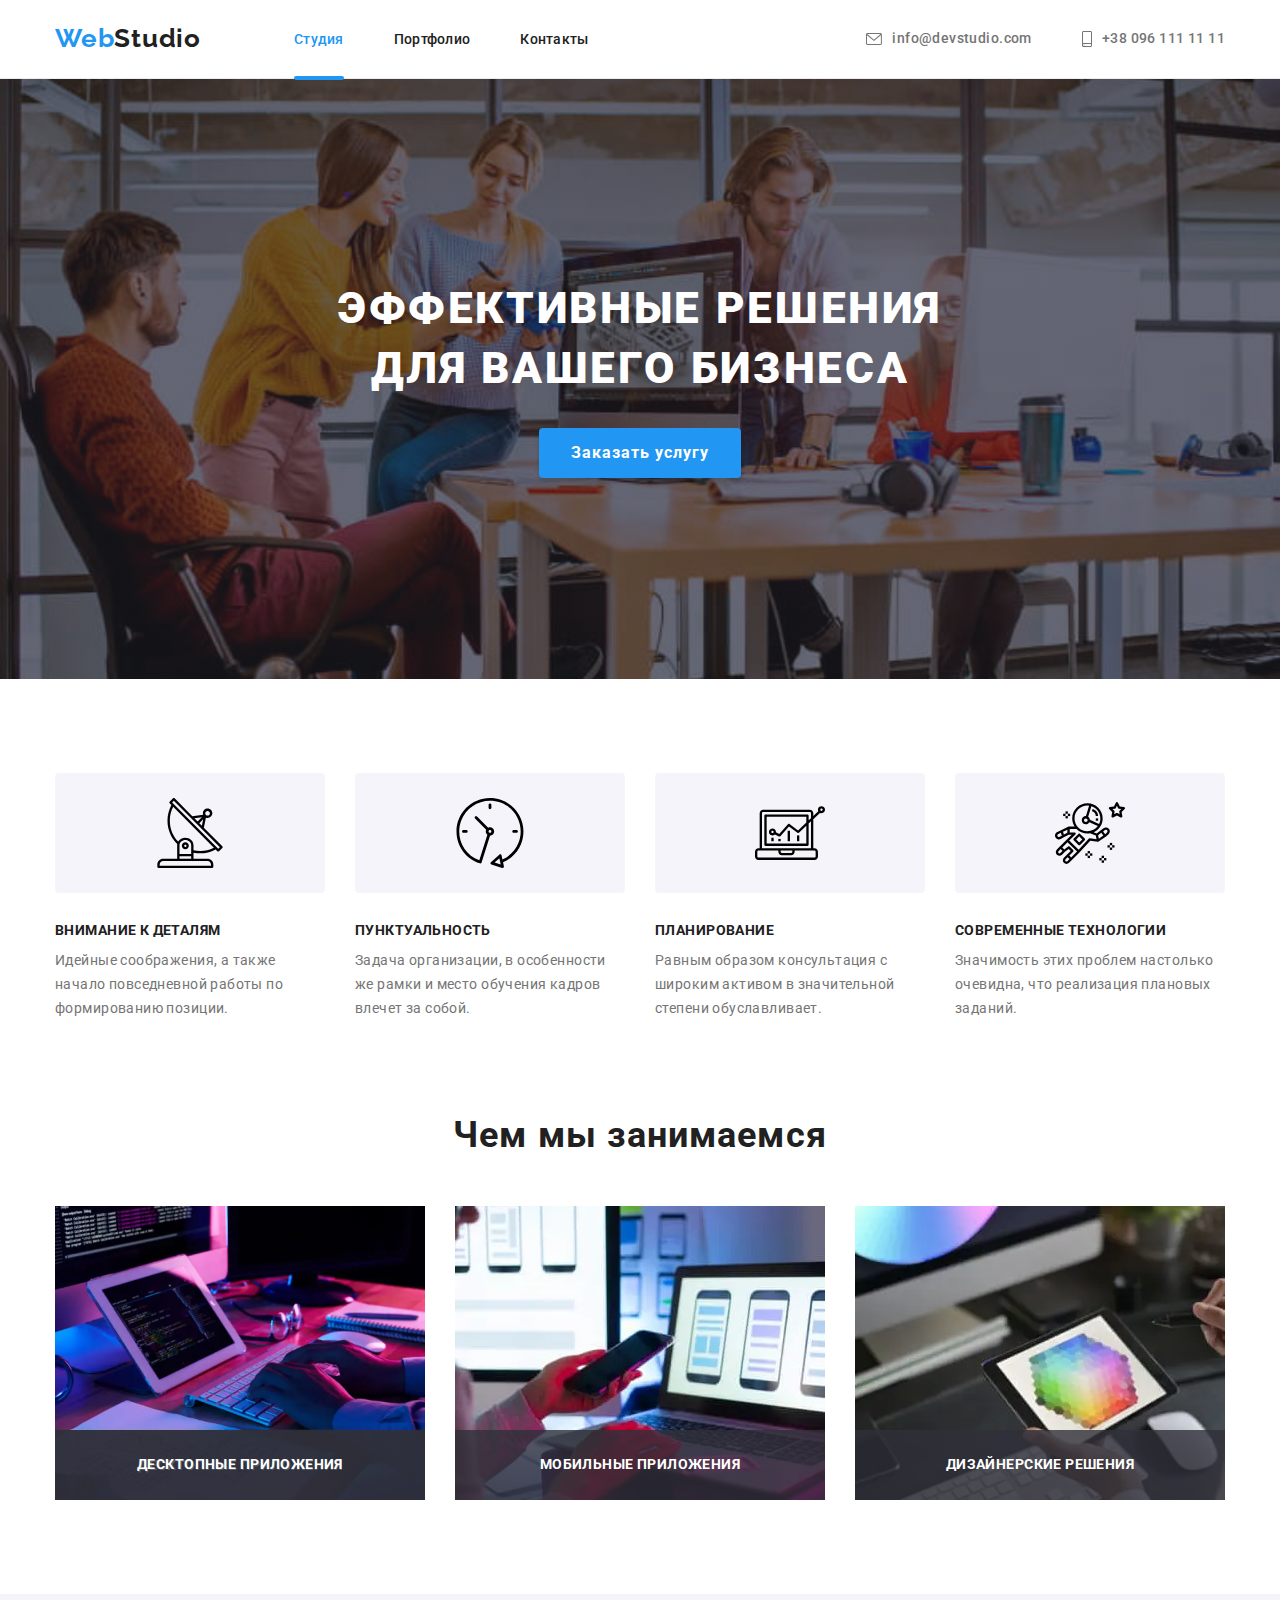
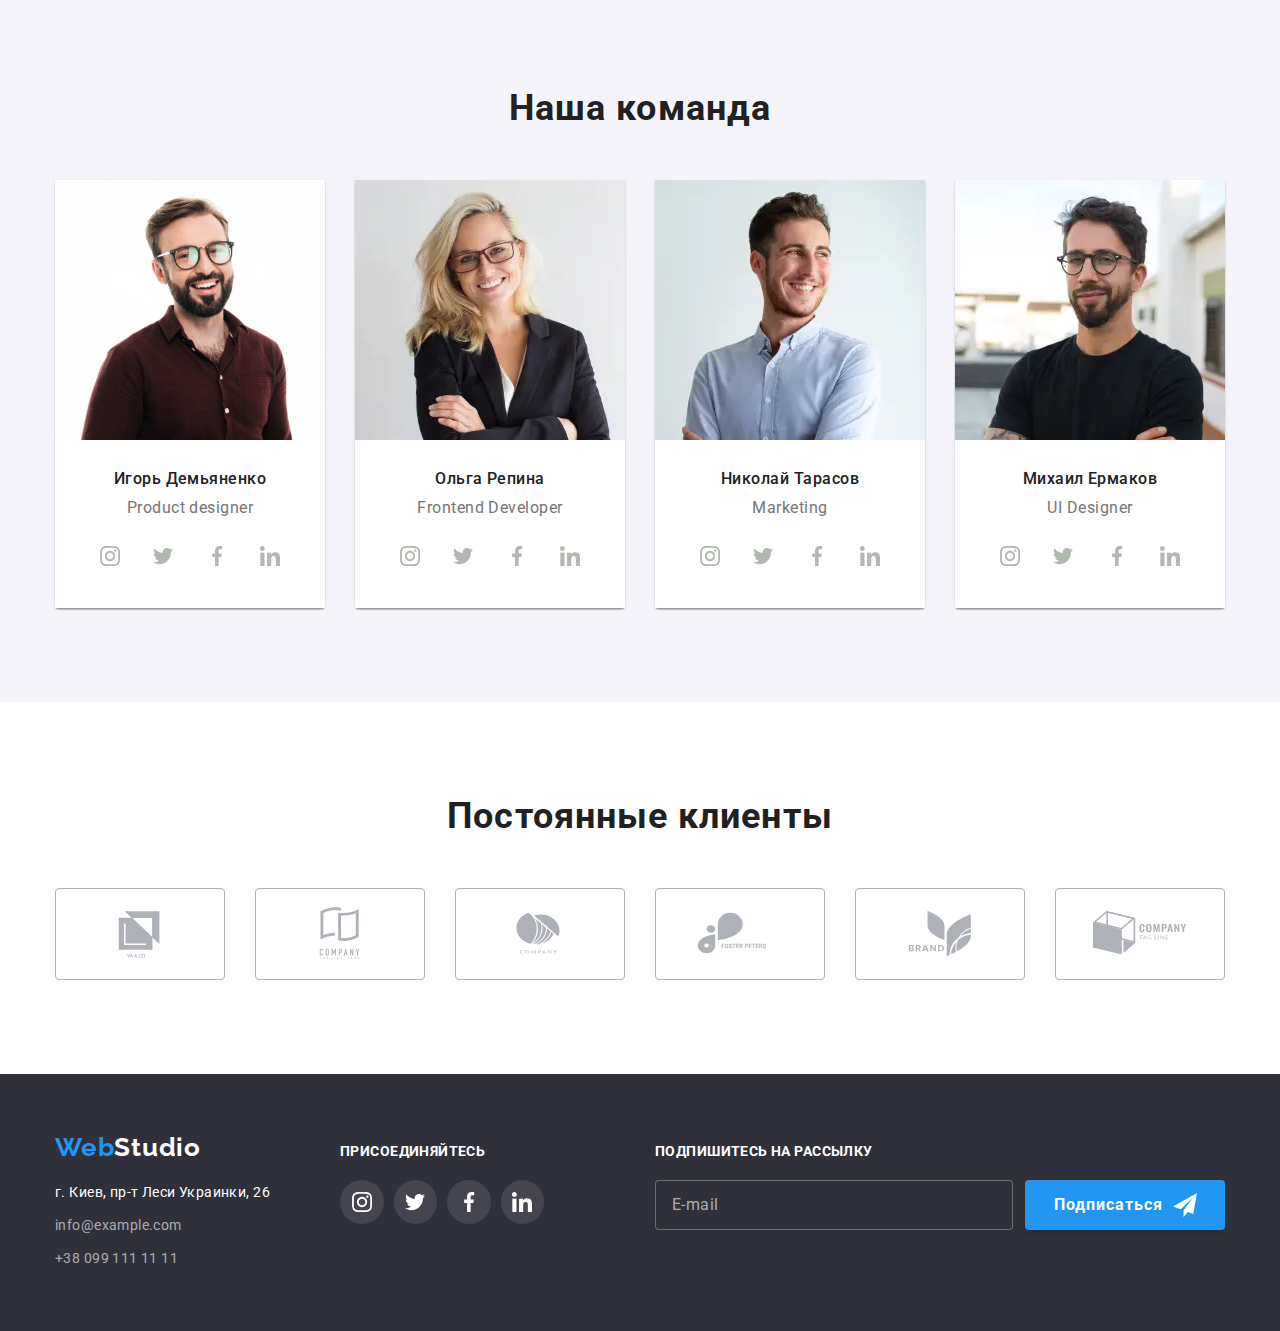
==== index.html @ 91f3bd27 "." ====
<!DOCTYPE html>
<html lang="ru">
  <head>
    <meta charset="UTF-8" />
    <meta http-equiv="X-UA-Compatible" content="IE=edge" />
    <meta name="viewport" content="width=device-width, initial-scale=1.0" />
    <title>Web Studio</title>
    <link rel="preconnect" href="https://fonts.gstatic.com" />
    <link
      href="https://fonts.googleapis.com/css2?family=Raleway:wght@700&family=Roboto:wght@400;500;700;900&display=swap"
      rel="stylesheet"
    />

    <link rel="stylesheet" href="./css/main.min.css" />
  </head>
  <body>
    <!-- =========== SECTION HEADER ============== -->

    <header class="section-header">
      <div class="conteiner section-header__conteiner">
        <a href="index.html" class="logo"><span class="logo--blue">Web</span>Studio</a>

        <!--================ NAVIGATION ============== -->
        <nav class="menu">
          <ul class="list menu__list">
            <li class="menu__item">
              <a href="index.html" class="link menu__link menu__link--current">Студия</a>
            </li>

            <li class="menu__item">
              <a href="./portfolio.html" class="link menu__link">Портфолио</a>
            </li>

            <li class="menu__item">
              <a href="" class="link menu__link">Контакты</a>
            </li>
          </ul>
        </nav>

        <ul class="list section-header__contacts">
          <li class="section-header__item">
            <a href="mailto:info@devstudio.com" class="link section-header__link">
              <svg class="section-header__icon" width="16" height="12">
                <use href="./img/sprite.svg#icon-pochta"></use>
              </svg>
              info@devstudio.com</a
            >
          </li>

          <li class="section-header__item">
            <a href="tel:+380961111111" class="link section-header__link">
              <svg class="section-header__icon" width="10" height="16">
                <use href="./img/sprite.svg#icon-phone"></use>
              </svg>
              +38 096 111 11 11</a
            >
          </li>
        </ul>
        <button type="button" class="burger-btn" data-menu-open>
          <svg class="burger-btn__icon">
            <use href="./img/sprite-defs.svg#icon-menu_40px"></use>
          </svg>
        </button>
      </div>

      <div class="mob-menu" data-menu>
        <div class="conteiner mob-menu__conteiner">
          <button class="mob-menu__close-btn" data-menu-close>
            <svg class="mob-menu__close-icon">
              <use href="./img/sprite_close.svg#icon-close_40px"></use>
            </svg>
          </button>

          <ul class="mob-menu__list list">
            <li class="mob-menu__item">
              <a href="./index.html" class="mob-menu__link link mob-menu__current">Студия</a>
            </li>
            <li class="mob-menu__item">
              <a href="./portfolio.html" class="mob-menu__link link">Портфолио</a>
            </li>
            <li class="mob-menu__item">
              <a href="" class="mob-menu__link link">Контакты</a>
            </li>
          </ul>

          <div class="mob-menu__contacts-wrapper">
            <ul class="mob-contacts list">
              <li class="mob-contacts__item">
                <a class="mob-contacts__link link mob-contacts-list__link--tell" href="tel:+380961111111">+38 096 111 11 11</a>
              </li>
              <li class="mob-contacts__item">
                <a class="mob-contacts__link link" href="mailto:info@devstudio.com"
                  >info@devstudio.com</a
                >
              </li>
            </ul>

            <ul class="mob-social list">
              <li class="mob-social__item">
                <a href="" class="mob-social__link link">Instagram</a>
              </li>
              <li class="mob-social__item">
                <a href="" class="mob-social__link link">Twitter</a>
              </li>
              <li class="mob-social__item">
                <a href="" class="mob-social__link link">Facebook</a>
              </li>
              <li class="mob-social__item">
                <a href="" class="mob-social__link link">LinkedIn</a>
              </li>
            </ul>
          </div>
        </div>
      </div>
    </header>
    <!-- =========== END SECTION HEADER ============== -->

    <main>
      <!--=============== SECTION HERO ==============-->
      <section class="section-hero">
        <div class="section-hero__conteiner">
          <h1 class="section-hero__title">Эффективные решения для вашего бизнеса</h1>
          <button type="button" data-modal-open class="modal-btn">Заказать услугу</button>
        </div>
      </section>

      <!--============== SECTION FEATURES COMPANY ===========-->
      <section class="section features">
        <div class="conteiner">
          <h2 class="visually-hidden">Особенности компании</h2>

          <ul class="list features__list">
            <li class="features__item">
              <div class="features__box">
                <svg class="features__icon">
                  <use href="./img/sprite1.svg#icon-sputnik"></use>
                </svg>
              </div>
              <h3 class="features__title">Внимание к деталям</h3>
              <p class="features__description">
                Идейные соображения, а также начало повседневной работы по формированию позиции.
              </p>
            </li>

            <li class="features__item">
              <div class="features__box">
                <svg class="features__icon">
                  <use href="./img/sprite1.svg#icon-chasy"></use>
                </svg>
              </div>
              <h3 class="features__title">Пунктуальность</h3>
              <p class="features__description">
                Задача организации, в особенности же рамки и место обучения кадров влечет за собой.
              </p>
            </li>

            <li class="features__item">
              <div class="features__box">
                <svg class="features__icon">
                  <use href="./img/sprite1.svg#icon-statistika"></use>
                </svg>
              </div>
              <h3 class="features__title">Планирование</h3>
              <p class="features__description">
                Равным образом консультация с широким активом в значительной степени обуславливает.
              </p>
            </li>

            <li class="features__item">
              <div class="features__box">
                <svg class="features__icon">
                  <use href="./img/sprite1.svg#icon-kosmonavt"></use>
                </svg>
              </div>
              <h3 class="features__title">Современные технологии</h3>
              <p class="features__description">
                Значимость этих проблем настолько очевидна, что реализация плановых заданий.
              </p>
            </li>
          </ul>
        </div>
      </section>

       <!--=============== OUR TEAM ===================-->
       <section class="section doing work">
        <div class="conteiner doing__conteiner">
          <h2 class="section__title">Чем мы занимаемся</h2>
          <ul class="list doing__list">
            <li class="doing__item">
              <div class="thumb-card">
                <picture>
                  <source
                    media="(min-width: 1200px)"
                    srcset="./images/box1@2x.webp 1x, ./images/box1@2x.webp 2x"
                    type="image/webp"
                  />
                  <source
                    media="(min-width: 1200px)"
                    srcset="./images/box1@2x.jpg 1x, ./images/box1@2x.jpg 2x"
                  />

                  <img src="#" alt="человек верстает сайт на компьютере" width="370" height="294" />
                </picture>

                <p class="thumb-card__overlay">Десктопные приложения</p>
              </div>
            </li>
            <li class="doing__item">
              <div class="thumb-card">
                <picture>
                  <source
                    media="(min-width: 1200px)"
                    srcset="./images/box2.webp 1x, ./images/box2@2x.webp 2x"
                    type="image/webp"
                  />
                  <source
                    media="(min-width: 1200px)"
                    srcset="./images/box2.jpg 1x, ./images/box2@2x.jpg 2x"
                  />
                  <img
                    src="#"
                    alt="человек оптимизирует сайт для мобильных устройств"
                    width="370"
                    height="294"
                  />
                </picture>

                <p class="thumb-card__overlay">Мобильные приложения</p>
              </div>
            </li>
            <li class="doing__item">
              <div class="thumb-card">
                <picture>
                  <source
                    media="(min-width: 1200px)"
                    srcset="./images/box3.webp 1x, ./images/box3@2x.webp 2x"
                    type="image/webp"
                  />
                  <source
                    media="(min-width: 1200px)"
                    srcset="./images/box3.jpg 1x, ./images/box3@2x.jpg 2x"
                  />
                  <img
                    src="#"
                    alt="человек выполняет цветокоррекцию на планшете"
                    width="370"
                    height="294"
                  />
                </picture>
                <p class="thumb-card__overlay">Дизайнерские решения</p>
              </div>
            </li>
          </ul>
        </div>
      </section>

      <!--========= SECTION OUR TEAM ==============-->
      <section class="section team">
        <div class="conteiner">
          <h2 class="section__title">Наша команда</h2>
          <ul class="list team__list">
            <li class="team__item">
              <picture>
                <source
                  media="(min-width: 1200px)"
                  srcset="img/igor.jpg"
                  "./images/desktop/team/team4.jpg 1x, ./images/desktop/team/team4@2x.jpg 2x"
                  type="image/webp"
                />
                <source
                  media="(min-width: 1200px)"
                  srcset="./images/deckstope/team1.jpg 1x, ./images/deckstope/team1@2x.jpg 2x"
                />

                <source
                  media="(min-width: 768px)"
                  srcset="./images/tablet/team1.webp 1x, ./images/tablet/team1@2x.webp 2x"
                  type="image/webp"
                />
                <source
                  media="(min-width: 768px)"
                  srcset="./images/tablet/team1.jpg 1x, ./images/tablet/team1@2x.jpg 2x"
                />

                <source
                  media="(min-width: 280px)"
                  srcset="./images/mobile/team1.webp 1x, ./images/mobile/team1@2x.webp 2x"
                  type="image/webp"
                />
                <source
                  media="(min-width: 280px)"
                  srcset="./images/mobile/team1.jpg 1x, ./images/mobile/team1@2x.jpg 2x"
                />
                <img src="#" alt="Фото Игоря Демьяненко" />
              </picture>

              <div class="team__box">
                <h3 class="team__members">Игорь Демьяненко</h3>
                <p class="team__description">Product designer</p>
                <ul class="list social-list">
                  <li class="social-list__item">
                    <a href="" class="social-list__link">
                      <svg class="social-list__icon">
                        <use href="./img/sprite2.svg#icon-instagram1"></use>
                      </svg>
                    </a>
                  </li>
                  <li class="social-list__item">
                    <a href="" class="social-list__link">
                      <svg class="social-list__icon">
                        <use href="./img/sprite2.svg#icon-twitter1"></use>
                      </svg>
                    </a>
                  </li>
                  <li class="social-list__item">
                    <a href="" class="social-list__link">
                      <svg class="social-list__icon">
                        <use href="./img/sprite2.svg#icon-facebook1"></use>
                      </svg>
                    </a>
                  </li>
                  <li class="social-list__item">
                    <a href="" class="social-list__link">
                      <svg class="social-list__icon">
                        <use href="./img/sprite2.svg#icon-linkedin1"></use>
                      </svg>
                    </a>
                  </li>
                </ul>
              </div>
            </li>
            <li class="team__item">
              <picture>
                <source
                  media="(min-width: 1200px)"
                  srcset="./images/deckstope/team2.webp 1x, ./images/deckstope/team2@2x.webp 2x"
                  type="image/webp"
                />
                <source
                  media="(min-width: 1200px)"
                  srcset="./images/deckstope/team2.jpg 1x, ./images/deckstope/team2@2x.jpg 2x"
                />

                <source
                  media="(min-width: 768px)"
                  srcset="./images/tablet/team2.webp 1x, ./images/tablet/team2@2x.webp 2x"
                  type="image/webp"
                />
                <source
                  media="(min-width: 768px)"
                  srcset="./images/tablet/team2.jpg 1x, ./images/tablet/team2@2x.jpg 2x"
                />

                <source
                  media="(min-width: 280px)"
                  srcset="./images/mobile/team2.webp 1x, ./images/mobile/team2@2x.webp 2x"
                  type="image/webp"
                />
                <source
                  media="(min-width: 280px)"
                  srcset="./images/mobile/team2.jpg 1x, ./images/mobile/team2@2x.jpg 2x"
                />
                <img src="#" alt="Фото Ольги Репиной" />
              </picture>

              <div class="team__box">
                <h3 class="team__members">Ольга Репина</h3>
                <p class="team__description">Frontend Developer</p>
                <ul class="list social-list">
                  <li class="social-list__item">
                    <a href="" class="social-list__link">
                      <svg class="social-list__icon">
                        <use href="./img/sprite2.svg#icon-instagram1"></use>
                      </svg>
                    </a>
                  </li>
                  <li class="social-list__item">
                    <a href="" class="social-list__link">
                      <svg class="social-list__icon">
                        <use href="./img/sprite2.svg#icon-twitter1"></use>
                      </svg>
                    </a>
                  </li>
                  <li class="social-list__item">
                    <a href="" class="social-list__link">
                      <svg class="social-list__icon">
                        <use href="./img/sprite2.svg#icon-facebook1"></use>
                      </svg>
                    </a>
                  </li>
                  <li class="social-list__item">
                    <a href="" class="social-list__link">
                      <svg class="social-list__icon">
                        <use href="./img/sprite2.svg#icon-linkedin1"></use>
                      </svg>
                    </a>
                  </li>
                </ul>
              </div>
            </li>
            <li class="team__item">
              <picture>
                <source
                  media="(min-width: 1200px)"
                  srcset="./images/deckstope/team3.webp 1x, ./images/deckstope/team3@2x.webp 2x"
                  type="image/webp"
                />
                <source
                  media="(min-width: 1200px)"
                  srcset="./images/deckstope/team3.jpg 1x, ./images/deckstope/team3@2x.jpg 2x"
                />

                <source
                  media="(min-width: 768px)"
                  srcset="./images/tablet/team3.webp 1x, ./images/tablet/team3@2x.webp 2x"
                  type="image/webp"
                />
                <source
                  media="(min-width: 768px)"
                  srcset="./images/tablet/team3.jpg 1x, ./images/tablet/team3@2x.jpg 2x"
                />

                <source
                  media="(min-width: 280px)"
                  srcset="./images/mobile/team3.webp 1x, ./images/mobile/team3@2x.webp 2x"
                  type="image/webp"
                />
                <source
                  media="(min-width: 280px)"
                  srcset="./images/mobile/team3.jpg 1x, ./images/mobile/team3@2x.jpg 2x"
                />
                <img src="#" alt="Фото Николая Тарасова" />
              </picture>

              <div class="team__box">
                <h3 class="team__members">Николай Тарасов</h3>
                <p class="team__description">Marketing</p>
                <ul class="list social-list">
                  <li class="social-list__item">
                    <a href="" class="social-list__link">
                      <svg class="social-list__icon">
                        <use href="./img/sprite2.svg#icon-instagram1"></use>
                      </svg>
                    </a>
                  </li>
                  <li class="social-list__item">
                    <a href="" class="social-list__link">
                      <svg class="social-list__icon">
                        <use href="./img/sprite2.svg#icon-twitter1"></use>
                      </svg>
                    </a>
                  </li>
                  <li class="social-list__item">
                    <a href="" class="social-list__link">
                      <svg class="social-list__icon">
                        <use href="./img/sprite2.svg#icon-facebook1"></use>
                      </svg>
                    </a>
                  </li>
                  <li class="social-list__item">
                    <a href="" class="social-list__link">
                      <svg class="social-list__icon">
                        <use href="./img/sprite2.svg#icon-linkedin1"></use>
                      </svg>
                    </a>
                  </li>
                </ul>
              </div>
            </li>
            <li class="team__item">
              <picture>
                <source
                  media="(min-width: 1200px)"
                  srcset="./images/deckstope/team4.webp 1x, ./images/deckstope/team4@2x.webp 2x"
                  type="image/webp"
                />
                <source
                  media="(min-width: 1200px)"
                  srcset="./images/deckstope/team4.jpg 1x, ./images/deckstope/team4@2x.jpg 2x"
                />

                <source
                  media="(min-width: 768px)"
                  srcset="./images/tablet/team4.webp 1x, ./images/tablet/team4@2x.webp 2x"
                  type="image/webp"
                />
                <source
                  media="(min-width: 768px)"
                  srcset="./images/tablet/team4.jpg 1x, ./images/tablet/team4@2x.jpg 2x"
                />

                <source
                  media="(min-width: 280px)"
                  srcset="./images/mobile/team4.webp 1x, ./images/mobile/team4@2x.webp 2x"
                  type="image/webp"
                />
                <source
                  media="(min-width: 280px)"
                  srcset="./images/mobile/team4.jpg 1x, ./images/mobile/team4@2x.jpg 2x"
                />
                <img src="#" alt="Фото Михаила Ермакова" />
              </picture>

              <div class="team__box">
                <h3 class="team__members">Михаил Ермаков</h3>
                <p class="team__description">UI Designer</p>
                <ul class="list social-list">
                  <li class="social-list__item">
                    <a href="" class="social-list__link">
                      <svg class="social-list__icon">
                        <use href="./img/sprite2.svg#icon-instagram1"></use>
                      </svg>
                    </a>
                  </li>
                  <li class="social-list__item">
                    <a href="" class="social-list__link">
                      <svg class="social-list__icon">
                        <use href="./img/sprite2.svg#icon-twitter1"></use>
                      </svg>
                    </a>
                  </li>
                  <li class="social-list__item">
                    <a href="" class="social-list__link">
                      <svg class="social-list__icon">
                        <use href="./img/sprite2.svg#icon-facebook1"></use>
                      </svg>
                    </a>
                  </li>
                  <li class="social-list__item">
                    <a href="" class="social-list__link">
                      <svg class="social-list__icon">
                        <use href="./img/sprite2.svg#icon-linkedin1"></use>
                      </svg>
                    </a>
                  </li>
                </ul>
              </div>
            </li>
          </ul>
        </div>
      </section>

      <!-- =========== REGULAR CUSTOMERS ========= -->

      <section class="section clients">
        <div class="conteiner">
          <h2 class="section__title">Постоянные клиенты</h2>

          <ul class="list clients__list">
            <li class="clients__item">
              <a href="" class="clients__link">
                <svg class="clients__icon" width="106" height="60">
                  <use href="./img/sprite7.svg#icon-postojan1"></use>
                </svg>
              </a>
            </li>

            <li class="clients__item">
              <a href="" class="clients__link">
                <svg class="clients__icon" width="106" height="60">
                  <use href="./img/sprite7.svg#icon-postojan2"></use>
                </svg>
              </a>
            </li>

            <li class="clients__item">
              <a href="" class="clients__link">
                <svg class="clients__icon" width="106" height="60">
                  <use href="./img/sprite7.svg#icon-postojan3"></use>
                </svg>
              </a>
            </li>

            <li class="clients__item">
              <a href="" class="clients__link">
                <svg class="clients__icon" width="106" height="60">
                  <use href="./img/sprite7.svg#icon-postojan4"></use>
                </svg>
              </a>
            </li>

            <li class="clients__item">
              <a href="" class="clients__link">
                <svg class="clients__icon" width="106" height="60">
                  <use href="./img/sprite7.svg#icon-postojan5"></use>
                </svg>
              </a>
            </li>

            <li class="clients__item">
              <a href="" class="clients__link">
                <svg class="clients__icon"width="106" height="60">
                  <use href="./img/sprite7.svg#icon-postojan6"></use>
                </svg>
              </a>
            </li>
          </ul>
        </div>
      </section>
    </main>
    <!-- =========== END REGULAR CUSTOMERS ========= -->

    <!--=============== FOOTER ======================-->

    <footer class="footer">
      <h2 class="visually-hidden">address</h2>
      <div class="conteiner footer__conteiner">
        <div class="footer__box">
          <a href="index.html" class="logo footer__logo"
            ><span class="logo--blue">Web</span><span class="logo--white">Studio</span></a
          >
          <!--============ ADDRES ============ -->
          <address class="address">
            <ul class="list address__list">
              <li class="address__item">
                <a
                  class="link address__link--map"
                  href="https://goo.gl/maps/fbzE28KHbHKd9AAWA"
                  target="_blank"
                  rel="noopener norefferer"
                  >г. Киев, пр-т Леси Украинки, 26</a
                >
              </li>
              <li class="address__item">
                <a href="mailto:info@example.com" class="link address__link">info@example.com</a>
              </li>
              <li>
                <a href="tel:+380991111111" class="link address__link">+38 099 111 11 11</a>
              </li>
            </ul>
          </address>
        </div>

        <div class="social-box">
          <b class="footer__subtitle">присоединяйтесь</b>
          <ul class="list social-list">
            <li class="social-list__item">
              <a href="" class="social-list__link social-list__link--footer">
                <svg class="social-list__icon">
                  <use href="./img/sprite4.svg#icon-instagram1"></use>
                </svg>
              </a>
            </li>
            <li class="social-list__item">
              <a href="" class="social-list__link social-list__link--footer">
                <svg class="social-list__icon">
                  <use href="./img/sprite4.svg#icon-twitter1"></use>
                </svg>
              </a>
            </li>
            <li class="social-list__item">
              <a href="" class="social-list__link social-list__link--footer">
                <svg class="social-list__icon">
                  <use href="./img/sprite4.svg#icon-facebook1"></use>
                </svg>
              </a>
            </li>
            <li class="social-list__item">
              <a href="" class="social-list__link social-list__link--footer">
                <svg class="social-list__icon">
                  <use href="./img/sprite4.svg#icon-linkedin1"></use>
                </svg>
              </a>
            </li>
          </ul>
        </div>

        <div class="footer__form-box">
          <b class="footer__subtitle">Подпишитесь на рассылку</b>
          <form action="#" class="footer__form">
            <label class="footer__label"
              ><input type="email" name="mail" class="footer__input" placeholder="E-mail"
            /></label>

            <button type="submit" class="footer__btn">
              Подписаться
              <svg class="footer__icon">
                <use href="./img/sprite-icon.svg#icon-icon-send"></use>
              </svg>
            </button>
          </form>
        </div>
      </div>
    </footer>

    <!--  ======== MODAL WINDOW ======= -->

    <div class="backdrop is-hidden" data-modal>
      <form class="modal">
        <button type="button" data-modal-close class="close-btn">
          <svg class="close-btn__img" width="12" height="12">
            <use href="./img/sprite9.svg#icon-Vector-11"></use>
          </svg>
        </button>

        <b class="modal__title"> Оставьте свои данные, мы вам перезвоним </b>

        <div class="modal__field">
          <label class="modal__label" for="user-name">Имя</label>
          <div class="modal__icon-box">
            <input
              id="user-name"
              type="text"
              class="modal__input"
              name="name"
              minlength="2"
              placeholder=" "
              required
            />

            <svg class="modal__icon" width="12" height="12">
              <use href="./img/sprite-icon-icon.svg#icon-Vector-14"></use>
            </svg>
          </div>
        </div>

        <div class="modal__field">
          <label class="modal__label" for="user-tel">Телефон</label>
          <div class="modal__icon-box">
            <input
              id="user-tel"
              type="tel"
              class="modal__input"
              name="tel"
              required
              pattern="[0-9]{3}-[0-9]{3}-[0-9]{2}-[0-9]{2}"
              title="000-000-00-00"
              placeholder=" "
            />
            <svg class="modal__icon" width="15" height="15">
              <use href="./img/sprite-icon-icon.svg#icon-Vector-15"></use>
            </svg>
          </div>
        </div>

        <div class="modal__field">
          <label class="modal__label" for="user-mail">Почта</label>
          <div class="modal__icon-box">
            <input
              id="user-mail"
              type="email"
              class="modal__input"
              name="mail"
              required
              placeholder=" "
            />
            <svg class="modal__icon" width="15" height="15">
              <use href="./img/sprite-icon-icon.svg#icon-Vector-16"></use>
            </svg>
          </div>
        </div>

        <label class="modal__label" for="comment">Комментарий</label>
        <textarea
          placeholder="Введите текст"
          class="modal__comment modal__input"
          name="comment"
          id="comment"
        ></textarea>

        <label class="checkbox">
          <input
            type="checkbox"
            name="checkbox"
            class="checkbox__input"
            required
            value="accept-policy"
          />
          <span class="checkbox__icon"></span>

          Соглашаюсь с рассылкой и принимаю &nbsp;<a class="modal__link" href="">
            Условия договора</a
          >
        </label>

        <button type="submit" class="modal__btn-submit">Отправить</button>
      </form>
    </div>

    <script src="./js/modal.js"></script>
    <script src="./js/menu.js"></script>
  </body>
</html>
---- css/main.min.css ----
:root{--brand-color: #2196f3;--hover-bnt: #188ce8;--color-main: #212121;--color-grey: #757575;--color-wight: #ffffff;--font-main: "roboto";--font-logo: "raleway";--bgc: #2f303a;--bgc-lighter: #f5f4fa;--link-address: rgba(255, 255, 255, 0.6)}.visually-hidden{position:absolute;width:1px;height:1px;margin:-1px;border:0;padding:0;clip:rect(0 0 0 0);overflow:hidden}*,::after,::before{box-sizing:border-box}:root{-moz-tab-size:4;-o-tab-size:4;tab-size:4}html{line-height:1.15;-webkit-text-size-adjust:100%}body{margin:0}body{font-family:system-ui,-apple-system,"Segoe UI",Roboto,Helvetica,Arial,sans-serif,"Apple Color Emoji","Segoe UI Emoji"}hr{height:0;color:inherit}abbr[title]{-webkit-text-decoration:underline dotted;text-decoration:underline dotted}b,strong{font-weight:bolder}code,kbd,pre,samp{font-family:ui-monospace,SFMono-Regular,Consolas,"Liberation Mono",Menlo,monospace;font-size:1em}small{font-size:80%}sub,sup{font-size:75%;line-height:0;position:relative;vertical-align:baseline}sub{bottom:-0.25em}sup{top:-0.5em}table{text-indent:0;border-color:inherit}button,input,optgroup,select,textarea{font-family:inherit;font-size:100%;line-height:1.15;margin:0}button,select{text-transform:none}[type=button],[type=reset],[type=submit],button{-webkit-appearance:button}::-moz-focus-inner{border-style:none;padding:0}:-moz-focusring{outline:1px dotted ButtonText}:-moz-ui-invalid{box-shadow:none}legend{padding:0}progress{vertical-align:baseline}::-webkit-inner-spin-button,::-webkit-outer-spin-button{height:auto}[type=search]{-webkit-appearance:textfield;outline-offset:-2px}::-webkit-search-decoration{-webkit-appearance:none}::-webkit-file-upload-button{-webkit-appearance:button;font:inherit}summary{display:list-item}h1,h2,h3,h4,h5,h6,p{margin-top:0;margin-bottom:0}ul,ol{margin-top:0;margin-bottom:0;padding-left:0}img{display:block;width:100%;height:auto}.list{list-style:none}.link{text-decoration:none}body{font-family:var(--font-main),sans-serif;color:var(--color-main);background-color:var(--color-wight)}.section{padding-top:60px;padding-bottom:60px}@media screen and (min-width: 1200px){.section{padding-top:94px;padding-bottom:94px}}.conteiner{width:100%;padding-left:15px;padding-right:15px}@media screen and (min-width: 480px){.conteiner{margin-left:auto;margin-right:auto;max-width:480px}}@media screen and (min-width: 768px){.conteiner{max-width:768px}}@media screen and (min-width: 1200px){.conteiner{max-width:1200px}}.section__title{text-align:center;font-size:28px;line-height:1.17;letter-spacing:.03em;color:var(--color-main);margin-bottom:30px}@media screen and (min-width: 1200px){.section__title{font-size:36px;line-height:1.16;margin-bottom:50px}}.logo{font-family:var(--font-logo),sans-serif;font-weight:700;color:var(--color-main);text-decoration:none;font-size:24px;line-height:1.16;letter-spacing:.03em}@media screen and (min-width: 1200px){.logo{font-size:26px;line-height:1.07;margin-right:93px}}.logo--blue{color:var(--brand-color)}.logo--white{color:var(--color-wight)}.modal-btn{background:#188ce8;box-shadow:0px 4px 4px rgba(0,0,0,.15);border-radius:4px;padding:10px 32px;border:none;font-weight:bold;font-size:16px;line-height:1.87;cursor:pointer;letter-spacing:.06em;color:var(--color-wight);background-color:var(--brand-color);transition-property:background-color;transition-duration:250ms;transition-timing-function:cubic-bezier(0.4, 0, 0.2, 1)}.modal-btn:focus,.modal-btn:hover{background-color:var(--hover-bnt)}.social-list{display:flex;justify-content:space-between;margin-top:16px;max-width:204px;margin-left:auto;margin-right:auto}.social-list__item{width:44px;height:44px}.social-list__item:nth-child(-n+3){margin-right:10px}.social-list__link{display:flex;justify-content:center;align-items:center;border-radius:50%;width:100%;height:100%;color:#b1b8af;transition:background-color 250ms cubic-bezier(0.4, 0, 0.2, 1),color 250ms cubic-bezier(0.4, 0, 0.2, 1)}.social-list__link:hover,.social-list__link:focus{color:var(--color-wight);background-color:var(--brand-color)}.social-list__icon{width:20px;height:20px;fill:currentColor}.backdrop{position:fixed;top:0;left:0;width:100vw;height:100vh;background-color:rgba(0,0,0,.2);opacity:1;visibility:visible;pointer-events:auto;transition:opacity 250ms cubic-bezier(0.4, 0, 0.2, 1),visibility 250ms cubic-bezier(0.4, 0, 0.2, 1)}.backdrop.is-hidden{opacity:0;pointer-events:none;visibility:hidden}.backdrop.is-hidden .modal{transform:translate(-50%, -50%) scale(1.1)}.modal{position:absolute;top:50%;left:50%;width:100%;max-height:100%;padding:40px 39px 40px 41px;background:var(--color-wight);box-shadow:0px 1px 3px rgba(0,0,0,.12),0px 1px 1px rgba(0,0,0,.14),0px 2px 1px rgba(0,0,0,.2);border-radius:4px;transform:translate(-50%, -50%) scale(1);transition:transform 250ms cubic-bezier(0.4, 0, 0.2, 1)}@media screen and (orientation: landscape)and (max-width: 800px){.modal{overflow:auto}}@media screen and (min-width: 480px){.modal{width:450px;height:609px}}@media screen and (min-width: 1200px){.modal{width:528px;height:581px}}.close-btn{position:absolute;top:8px;right:8px;width:30px;height:30px;display:flex;align-items:center;justify-content:center;padding:0px;cursor:pointer;background:var(--color-wight);border-radius:50%;border:1px solid rgba(0,0,0,.1)}.close-btn:hover .close-btn__img,.close-btn:focus .close-btn__img{fill:var(--brand-color);transition:fill 250ms cubic-bezier(0.4, 0, 0.2, 1)}.modal__title{display:block;font-size:20px;line-height:1.5;text-align:center;letter-spacing:.03em;color:var(--color-main);margin-bottom:12px}@media screen and (min-width: 1200px){.modal__title{font-size:20px;line-height:1.15}}.modal__input{width:100%;height:40px;margin:0;margin-bottom:10px;padding-left:42px;display:block;border:1px solid rgba(33,33,33,.2);border-radius:4px;transition:border-color 250ms cubic-bezier(0.4, 0, 0.2, 1)}.modal__input:focus{outline:none;border-color:var(--brand-color)}.modal__label{display:block;margin-bottom:4px;font-weight:normal;font-size:12px;line-height:1.16;letter-spacing:.01em;color:var(--color-grey)}.modal__icon-box{position:relative}.modal__icon{display:inline-block;position:absolute;top:50%;left:15px;transform:translateY(-50%);transition:fill 250ms cubic-bezier(0.4, 0, 0.2, 1)}.modal__input:focus+.modal__icon{fill:var(--brand-color)}.modal__comment{width:100%;height:120px;padding:12px 16px;margin-bottom:20px;border:1px solid rgba(33,33,33,.2);border-radius:4px;resize:none;font-size:12px;line-height:1.16;letter-spacing:.01em}.modal__comment::-moz-placeholder{color:rgba(117,117,117,.5)}.modal__comment:-ms-input-placeholder{color:rgba(117,117,117,.5)}.modal__comment::placeholder{color:rgba(117,117,117,.5)}.checkbox{display:flex;align-items:center;font-weight:normal;font-size:10px;line-height:1.16;letter-spacing:.03em;color:var(--color-grey)}@media screen and (min-width: 480px){.checkbox{font-size:12px;line-height:1.16}}@media screen and (min-width: 1200px){.checkbox{font-size:14px;line-height:1.71}}.checkbox__input{position:absolute;width:1px;height:1px;margin:-1px;border:0;padding:0;clip:rect(0 0 0 0);overflow:hidden}.modal__link{color:var(--brand-color)}.checkbox__icon{display:inline-block;width:16px;height:15px;border:2px solid var(--color-main);border-radius:2px;margin-right:7px;cursor:pointer;transition:border 250ms cubic-bezier(0.4, 0, 0.2, 1)}@media screen and (min-width: 1200px){.checkbox__icon{margin-left:13px}}.checkbox__input:checked+.checkbox__icon{background-color:var(--brand-color);border-color:var(--brand-color);background-image:url(../images/galochka.svg);background-size:contain;background-origin:border-box;transition:background-color 250ms cubic-bezier(0.4, 0, 0.2, 1)}.checkbox__input:focus+.checkbox__icon{border:2px solid var(--brand-color)}.modal__btn-submit{display:block;padding-top:10px;padding-bottom:10px;width:200px;margin:0 auto;cursor:pointer;margin-top:30px;background-color:var(--brand-color);box-shadow:0px 4px 4px rgba(0,0,0,.15);border-radius:4px;border-color:transparent;letter-spacing:.06em;font-weight:bold;font-size:16px;line-height:1.87;color:var(--color-wight);transition:background-color 250ms cubic-bezier(0.4, 0, 0.2, 1)}.modal__btn-submit:hover,.modal__btn-submit:focus{background-color:var(--hover-bnt)}.section-header{border-bottom:1px solid #ececec}.section-header__conteiner{display:flex;align-items:center}@media screen and (max-width: 767px){.section-header__conteiner{justify-content:space-between}}@media screen and (min-width: 768px)and (max-width: 1199px){.section-header__conteiner{justify-content:space-between}}@media screen and (max-width: 767px){.section-header{padding-top:10px;padding-bottom:10px}}@media screen and (min-width: 768px){.section-header{padding-top:21px;padding-bottom:21px}}@media screen and (min-width: 1200px){.section-header{padding-top:25px;padding-bottom:25px}}@media screen and (max-width: 767px){.mob-menu__conteiner{height:100vh;display:flex;flex-direction:column;justify-content:space-between}}@media screen and (min-width: 768px){.mob-menu{display:none}}@media screen and (max-width: 767px){.mob-menu{transition:opacity 500ms linear;transform:translate(140%);pointer-events:none;transition:transform 250ms linear;position:fixed;top:0;left:0;z-index:100;width:100vw;height:100vh;background-color:var(--color-wight);box-shadow:0px 4px 8px rgba(0,0,0,.04),0px 2px 4px rgba(0,0,0,.08),0px 1px 3px rgba(0,0,0,.16)}.mob-menu.is-open{pointer-events:auto;transform:translate(0)}.mob-menu__conteiner{position:relative;padding:48px 25px}.mob-menu__close-btn{position:absolute;top:10px;right:15px;background-color:transparent;border:none;padding:0;line-height:0;cursor:pointer}.mob-menu__close-btn:hover .mob-menu__close-icon,.mob-menu__close-btn:focus .mob-menu__close-icon{fill:var(--brand-color)}.mob-menu__close-icon{width:40px;height:40px;fill:var(--color-main);transition:fill 250ms cubic-bezier(0.4, 0, 0.2, 1)}.mob-menu__item:not(:last-child){margin-bottom:32px}.mob-menu__link{font-weight:500;font-size:40px;line-height:1.17;letter-spacing:.02em;color:var(--color-main);transition:color 250ms cubic-bezier(0.4, 0, 0.2, 1)}.mob-menu__link:hover,.mob-menu__link:focus{color:var(--brand-color)}}.mob-menu .mob-contacts{margin-bottom:64px}.mob-menu .mob-contacts__item:not(:last-child){margin-bottom:32px}.mob-menu .mob-contacts__link{font-weight:500;font-size:34px;line-height:1.16;letter-spacing:.02em;color:var(--color-grey);transition:color 250ms cubic-bezier(0.4, 0, 0.2, 1),font-size 250ms cubic-bezier(0.4, 0, 0.2, 1)}.mob-menu .mob-contacts__link:hover,.mob-menu .mob-contacts__link:focus{color:var(--brand-color);line-height:1.17;letter-spacing:.02em}.mob-menu .mob-social{display:flex}@media screen and (max-width: 400px){.mob-menu .mob-social{flex-wrap:wrap}.mob-menu .mob-social__item:nth-child(-n+2){margin-bottom:10px}}.mob-menu .mob-social__item:not(:last-child)::after{content:"";width:0px;height:22px;border:1px solid rgba(33,33,33,.2);transform:rotate(90deg);margin-right:10px;margin-left:10px}.mob-menu .mob-social__link{font-style:normal;font-weight:500;font-size:18px;line-height:1.22;color:var(--brand-color);transition:color 250ms cubic-bezier(0.4, 0, 0.2, 1)}@media screen and (max-width: 767px){.burger-btn{background-color:transparent;border:none;padding:0;line-height:0;cursor:pointer}.burger-btn__icon{width:40px;height:40px;fill:var(--color-main);transition:fill 250ms cubic-bezier(0.4, 0, 0.2, 1)}}.burger-btn:hover .burger-btn__icon,.burger-btn:focus .burger-btn__icon{fill:var(--brand-color)}@media screen and (min-width: 768px){.burger-btn{display:none}}.burger-btn:hover .burger-btn__icon,.burger-btn:focus .burger-btn__icon{fill:var(--brand-color)}.mob-menu__current{color:var(--brand-color)}@media screen and (max-width: 767px){.menu{display:none}}.menu__list{display:flex;align-items:center}.menu__item{position:relative}.menu__item:not(:last-child){margin-right:50px}.menu__link{color:var(--color-main);font-size:14px;font-weight:500;line-height:1.14;letter-spacing:.02em;transition:color 250ms cubic-bezier(0.4, 0, 0.2, 1)}.menu__link:hover,.menu__link:focus{color:var(--brand-color)}.menu__link--current{color:var(--brand-color)}.menu__link--current::after{content:"";display:block;position:absolute;width:100%;height:4px;background-color:var(--brand-color);left:0;top:46px;border-radius:2px}@media screen and (max-width: 1199px){.menu__link--current::after{top:50px}}@media screen and (max-width: 767px){.section-header__contacts{display:none}}@media screen and (min-width: 1200px){.section-header__contacts{display:flex;margin-left:auto}}@media screen and (min-width: 768px)and (max-width: 1199px){.section-header__item:not(:last-child){margin-bottom:10px}}@media screen and (min-width: 1200px){.section-header__item:not(:last-child){margin-right:50px}}.section-header__link{font-size:12px;font-weight:500;line-height:1.16;letter-spacing:.03em;color:var(--color-grey);display:inline-flex;align-items:center;transition-property:color;transition-duration:250ms;transition-timing-function:cubic-bezier(0.4, 0, 0.2, 1)}.section-header__link:hover,.section-header__link:focus{color:var(--brand-color)}@media screen and (min-width: 1200px){.section-header__link{font-size:14px;line-height:1.71}}.section-header__icon{margin-right:10px;fill:currentColor}.section-hero{margin:0 auto;padding:118px 0;max-width:767px;min-height:400px;text-align:center;background-image:linear-gradient(rgba(47, 48, 58, 0.4), rgba(47, 48, 58, 0.4)),url("../images/mobile/bg-main.jpg");background-size:cover;background-repeat:no-repeat;background-position:center}@media screen and (min-device-pixel-ratio: 2),screen and (-webkit-min-device-pixel-ratio: 2),screen and (min-resolution: 192dpi),screen and (min-resolution: 2dppx){.section-hero{background-image:linear-gradient(rgba(47, 48, 58, 0.4), rgba(47, 48, 58, 0.4)),url("../images/mobile/bg-main@2x.jpg")}}.section-hero__container{text-align:center}.section-hero__title{margin:0 auto 30px;max-width:360px;text-transform:uppercase;font-weight:900;font-size:26px;line-height:1.62;letter-spacing:.06em;color:var(--color-wight)}@media screen and (min-width: 768px){.section-hero{max-width:1199px;padding:200px 0;background-image:linear-gradient(rgba(47, 48, 58, 0.4), rgba(47, 48, 58, 0.4)),url("../images/tablet/bg-main.jpg")}}@media screen and (min-width: 768px)and (min-device-pixel-ratio: 2),screen and (min-width: 768px)and (-webkit-min-device-pixel-ratio: 2),screen and (min-width: 768px)and (min-resolution: 192dpi),screen and (min-width: 768px)and (min-resolution: 2dppx){.section-hero{background-image:linear-gradient(rgba(47, 48, 58, 0.4), rgba(47, 48, 58, 0.4)),url("../images/tablet/bg-main@2x.jpg")}}@media screen and (min-width: 1200px){.section-hero{max-width:1600px;min-height:600px;background-color:var(--background-color-font);background-image:linear-gradient(rgba(47, 48, 58, 0.4), rgba(47, 48, 58, 0.4)),url("../images/deckstope/bg-main.jpg")}}@media screen and (min-width: 1200px)and (min-device-pixel-ratio: 2),screen and (min-width: 1200px)and (-webkit-min-device-pixel-ratio: 2),screen and (min-width: 1200px)and (min-resolution: 192dpi),screen and (min-width: 1200px)and (min-resolution: 2dppx){.section-hero{background-image:linear-gradient(rgba(47, 48, 58, 0.4), rgba(47, 48, 58, 0.4)),url("../images/deckstope/bg-main@2x.jpg")}}@media screen and (min-width: 1200px){.section-hero__title{max-width:610px;font-size:44px;line-height:1.36}}@media screen and (min-width: 1200px){.features{padding-bottom:0}}.features__icon{width:70px;height:70px}.features__box{display:flex;justify-content:center;align-items:center;margin-bottom:30px;height:120px;background-color:var(--bgc-lighter);border-radius:4px}@media screen and (min-width: 768px){.features__list{display:flex;flex-wrap:wrap;margin-left:-30px;margin-top:-30px}}.features__item{width:100%;margin-bottom:30px}.features__item:last-child{margin-bottom:0}@media screen and (min-width: 768px){.features__item{flex-basis:calc(100% / 2 - 30px);margin-left:30px;margin-top:30px;margin-bottom:0}}@media screen and (min-width: 1200px){.features__item{flex-basis:calc(100% / 4 - 30px);margin-bottom:0}}.features__title{text-align:center;font-size:14px;line-height:1.14;letter-spacing:.03em;text-transform:uppercase;color:var(--color-main);margin-bottom:10px}@media screen and (min-width: 768px){.features__title{text-align:left}}.features__description{font-size:14px;line-height:1.71;letter-spacing:.03em;color:var(--color-grey)}.doing__list{display:flex;margin-left:-30px;margin-top:-30px}.doing__item{margin-left:30px;margin-top:30px;flex-basis:calc(100% / 3 - 30px)}.thumb-card{position:relative}.thumb-card__overlay{display:flex;position:absolute;left:0;bottom:0;width:100%;height:70px;background-color:rgba(47,48,58,.8);padding:27px;justify-content:center;font-size:14px;font-weight:bold;line-height:1.14;letter-spacing:.03em;text-transform:uppercase;color:var(--color-wight)}.doing__conteiner{padding-top:0}@media screen and (max-width: 1199px){.work{display:none}}.team{background-color:var(--bgc-lighter)}.team__box{padding:30px 32px;background:var(--color-wight)}.team__members{font-weight:500;font-size:16px;line-height:1.18;text-align:center;letter-spacing:.03em;color:var(--color-main);margin-bottom:10px}.team__description{font-size:16px;line-height:1.18;text-align:center;letter-spacing:.03em;color:var(--color-grey)}.team__item{width:100%;box-shadow:0px 1px 3px rgba(0,0,0,.12),0px 1px 1px rgba(0,0,0,.14),0px 2px 1px rgba(0,0,0,.2);border-radius:0px 0px 4px 4px}@media screen and (max-width: 767px){.team__item{margin-bottom:30px}.team__item:nth-child(4){margin-bottom:0px}}@media screen and (min-width: 768px){.team__list{display:flex;flex-wrap:wrap;margin-left:-30px;margin-top:-30px}.team__item{flex-basis:calc(100% / 2 - 30px);margin-left:30px;margin-top:30px}}@media screen and (min-width: 1200px){.team__list .team__item{flex-basis:calc(100% / 4 - 30px)}}.clients__list{display:flex;flex-wrap:wrap;align-items:center;margin-top:-30px;margin-left:-30px}@media screen and (min-width: 1200px){.clients__list{flex-wrap:nowrap}}.clients__item{display:flex;width:100%;height:92px;margin-top:30px;margin-left:30px;flex-basis:calc(100% / 2 - 30px)}@media screen and (min-width: 768px){.clients__item{flex-basis:calc(100% / 3 - 30px)}}@media screen and (min-width: 1200px){.clients__item{flex-basis:calc(100% / 4 - 30px)}}.clients__link{display:flex;justify-content:center;align-items:center;width:100%;height:100%;color:#afb1b8;border:1px solid #afb1b8;border-radius:4px;transition:color 250ms cubic-bezier(0.4, 0, 0.2, 1),border-color 250ms cubic-bezier(0.4, 0, 0.2, 1)}.clients__link:hover,.clients__link:focus{color:var(--brand-color);border-color:var(--brand-color)}.clients__icon{fill:currentColor}.footer{background-color:var(--bgc);padding-top:60px;padding-bottom:60px}@media screen and (max-width: 1199px){.footer{text-align:center}}.footer__logo{display:inline-block;margin-bottom:20px}@media screen and (min-width: 1200px){.footer__logo{margin-right:auto}}.address{font-style:normal}.address__item{margin-bottom:8px}@media screen and (min-width: 1200px){.address__item{margin-bottom:9px}}.address__link{font-size:14px;line-height:.58;letter-spacing:.03em;color:var(--link-address);transition:color 250ms cubic-bezier(0.4, 0, 0.2, 1)}.address__link:hover,.address__link:focus{color:var(--bgc-lighter)}@media screen and (min-width: 1200px){.address__link{line-height:1.71}}.address__link--map{font-size:14px;line-height:.58;letter-spacing:.03em;color:var(--color-wight);transition:color 250ms cubic-bezier(0.4, 0, 0.2, 1)}.address__link--map:hover,.address__link--map:focus{color:var(--bgc-lighter)}@media screen and (min-width: 1200px){.address__link--map{line-height:1.71}}@media screen and (min-width: 768px)and (max-width: 1199px){.footer__conteiner{display:flex;flex-wrap:wrap;justify-content:space-around}}@media screen and (min-width: 1200px){.footer__conteiner{display:flex;align-items:baseline}}.footer__box{display:flex;flex-direction:column;align-items:center}@media screen and (max-width: 1199px){.footer__box{margin-bottom:60px}}.social-box{display:block}@media screen and (max-width: 767px){.social-box{margin-bottom:60px}}@media screen and (min-width: 1200px){.social-box{align-items:baseline;margin-left:70px}}.footer__subtitle{display:block;margin-bottom:20px;color:var(--color-wight);font-size:14px;line-height:.85;letter-spacing:.03em;text-transform:uppercase}@media screen and (min-width: 1200px){.footer__subtitle{line-height:1.14}}.social-list__link--footer{color:var(--color-wight);background-color:rgba(255,255,255,.1)}.footer__form{width:100%;display:flex}@media screen and (max-width: 1199px){.footer__form{flex-direction:column;align-items:center}}.footer__form-box{width:100%}@media screen and (min-width: 768px){.footer__form-box{width:450px}}@media screen and (min-width: 1200px){.footer__form-box{width:570px;margin-left:auto}}.footer__label{margin-bottom:20px;width:100%}.footer__input{width:100%;padding:15px 16px;border:1px solid rgba(255,255,255,.3);border-radius:4px;color:rgba(255,255,255,.6);background-color:var(--bgc);transition:drop-shadow 250ms cubic-bezier(0.4, 0, 0.2, 1),border-color 250ms cubic-bezier(0.4, 0, 0.2, 1)}@media screen and (min-width: 1200px){.footer__input{width:358px}}.footer__input::-moz-placeholder{font-size:16px;line-height:1.25;letter-spacing:.03em;color:rgba(255,255,255,.6)}.footer__input:-ms-input-placeholder{font-size:16px;line-height:1.25;letter-spacing:.03em;color:rgba(255,255,255,.6)}.footer__input::placeholder{font-size:16px;line-height:1.25;letter-spacing:.03em;color:rgba(255,255,255,.6)}.footer__input:focus,.footer__input:hover{outline:none;border-color:var(--brand-color);filter:drop-shadow(0px 4px 4px rgba(0, 0, 0, 0.15))}.footer__icon{width:24px;margin-left:10px}.footer__btn{display:flex;align-items:center;text-align:center;cursor:pointer;width:200px;height:50px;padding:10px 28px 10px 29px;font-weight:bold;font-size:16px;line-height:1.87;letter-spacing:.06em;color:var(--color-wight);background-color:var(--brand-color);box-shadow:0px 4px 4px rgba(0,0,0,.15);border-radius:4px;border:transparent;transition:background-color 250ms cubic-bezier(0.4, 0, 0.2, 1)}@media screen and (min-width: 1200px){.footer__btn{margin-left:12px}}.footer__btn:hover,.footer__btn:focus{background-color:var(--hover-bnt)}.filter__btn{background-color:var(--bgc-lighter);font-weight:500;font-size:16px;line-height:1.62;letter-spacing:.03em;color:var(--color-main);cursor:pointer;border:none;border-radius:4px;padding:6px 22px;transition:color 250ms cubic-bezier(0.4, 0, 0.2, 1),background-color 250ms cubic-bezier(0.4, 0, 0.2, 1),box-shadow 250ms cubic-bezier(0.4, 0, 0.2, 1)}.filter__btn:focus,.filter__btn:hover{background-color:var(--brand-color);color:var(--color-wight);box-shadow:0px 3px 1px rgba(0,0,0,.1),0px 1px 2px rgba(0,0,0,.08),0px 2px 2px rgba(0,0,0,.12)}.filter{display:flex;flex-wrap:wrap;justify-content:flex-start;margin-bottom:40px}.filter__item{margin-right:8px}.filter__item:last-child{margin-right:0px}@media screen and (max-width: 767px){.filter__item:nth-child(-n+3){margin-bottom:15px}}@media screen and (min-width: 768px){.filter{justify-content:center;margin-bottom:30px}}@media screen and (min-width: 768px){.card__list{display:flex;flex-wrap:wrap;margin-top:-30px;margin-left:-30px}}.card__box{padding:20px 24px;background:var(--color-wight);border-bottom:1px solid #eee;border-left:1px solid #eee;border-right:1px solid #eee}@media screen and (min-width: 768px)and (max-width: 1199px){.card__box{flex-grow:2}}.card__item{display:flex;transition:box-shadow 250ms cubic-bezier(0.4, 0, 0.2, 1)}@media screen and (max-width: 767px){.card__item{margin-bottom:30px}.card__item:last-child{margin-bottom:0}}@media screen and (min-width: 768px){.card__item{margin-left:30px;margin-top:30px;flex-basis:calc(100% / 2 - 30px)}}@media screen and (min-width: 1200px){.card__item{flex-basis:calc(100% / 3 - 30px)}}.card__item:hover{box-shadow:0px 1px 1px rgba(0,0,0,.12),0px 4px 4px rgba(0,0,0,.06),1px 4px 6px rgba(0,0,0,.16)}.card__title{font-size:18px;line-height:2;letter-spacing:.06em;color:var(--color-main)}.card__descrip{font-size:16px;line-height:1.87;letter-spacing:.03em;color:var(--color-grey)}.card__link{display:flex;flex-direction:column}.card__thumb{position:relative;overflow:hidden}.card__overlay{background-color:rgba(33,150,243,.9);font-size:18px;line-height:1.56;padding:63px 24px;letter-spacing:.03em;color:var(--color-wight);position:absolute;top:0;left:0;width:100%;height:100%;transform:translateY(100%);transition:transform 250ms cubic-bezier(0.4, 0, 0.2, 1)}.card__item:hover .card__overlay,.card__link:focus .card__overlay{transform:translateY(0)}/*# sourceMappingURL=main.min.css.map */
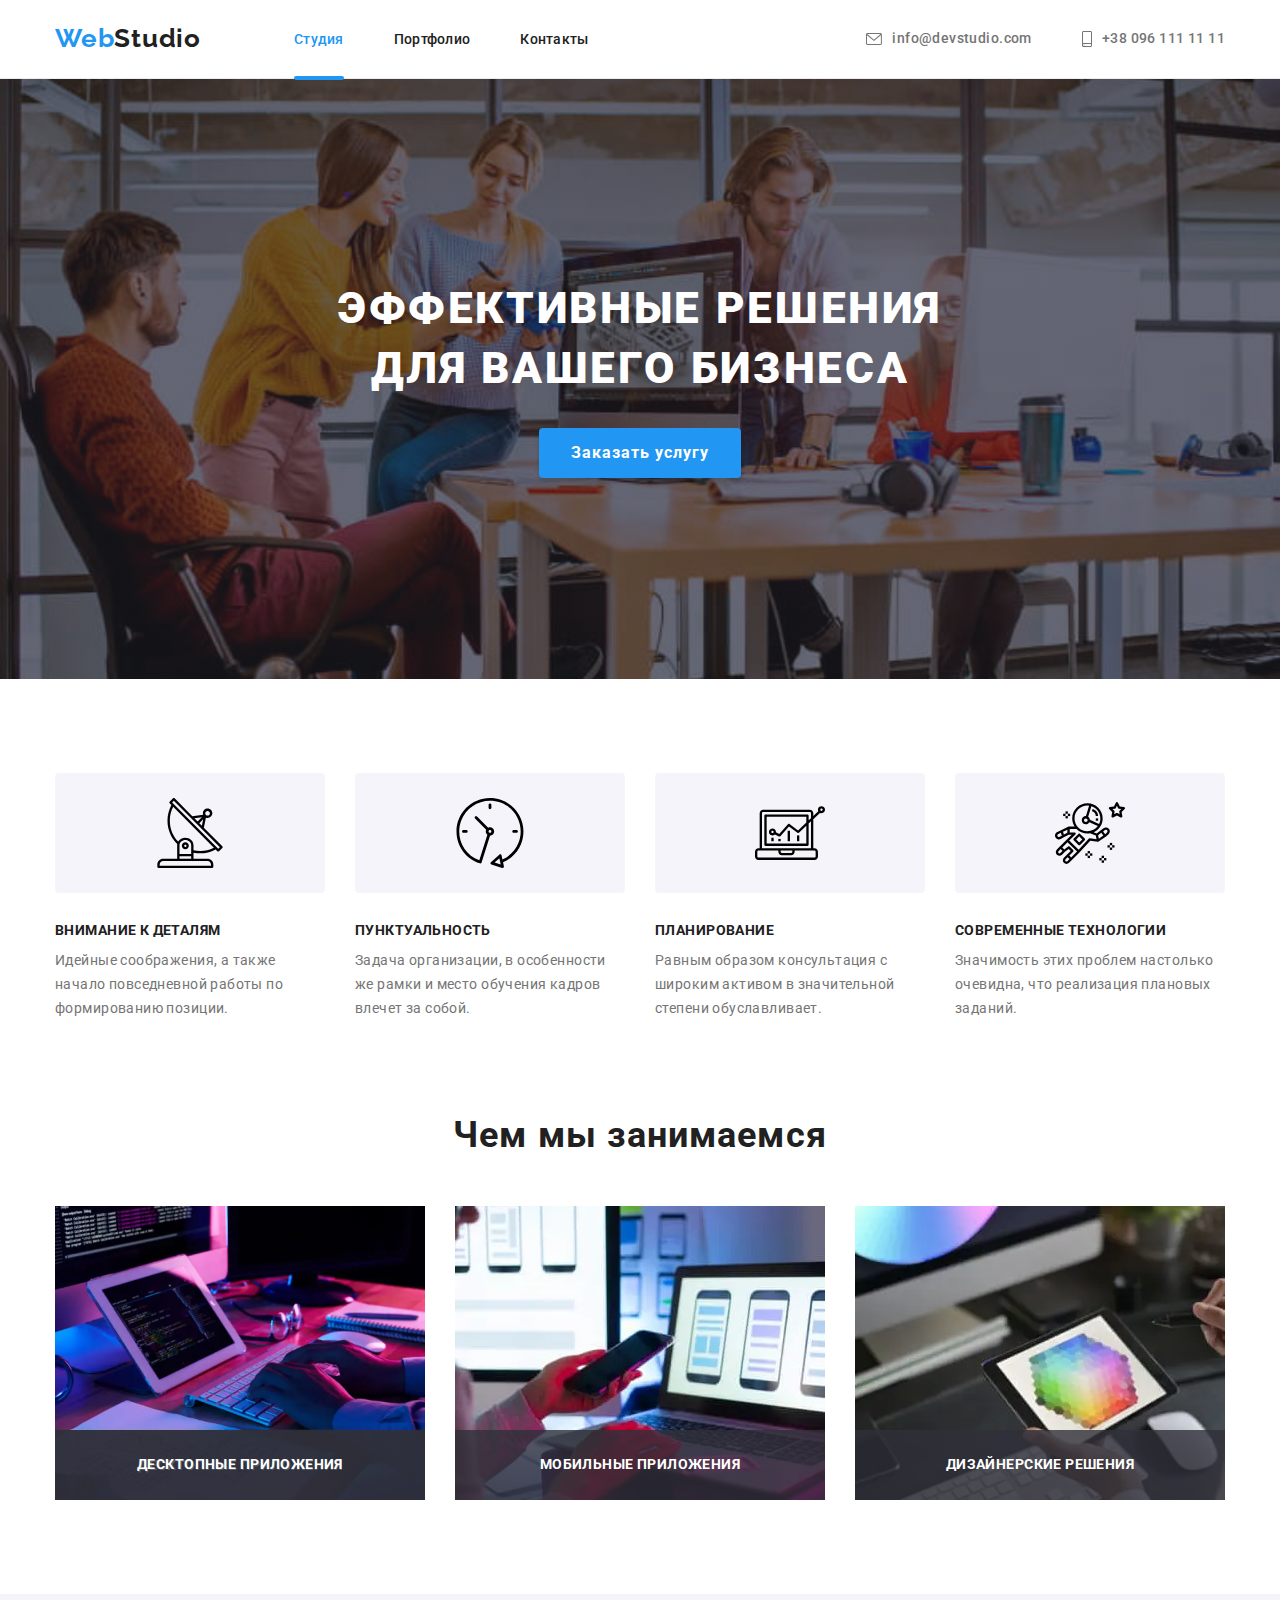
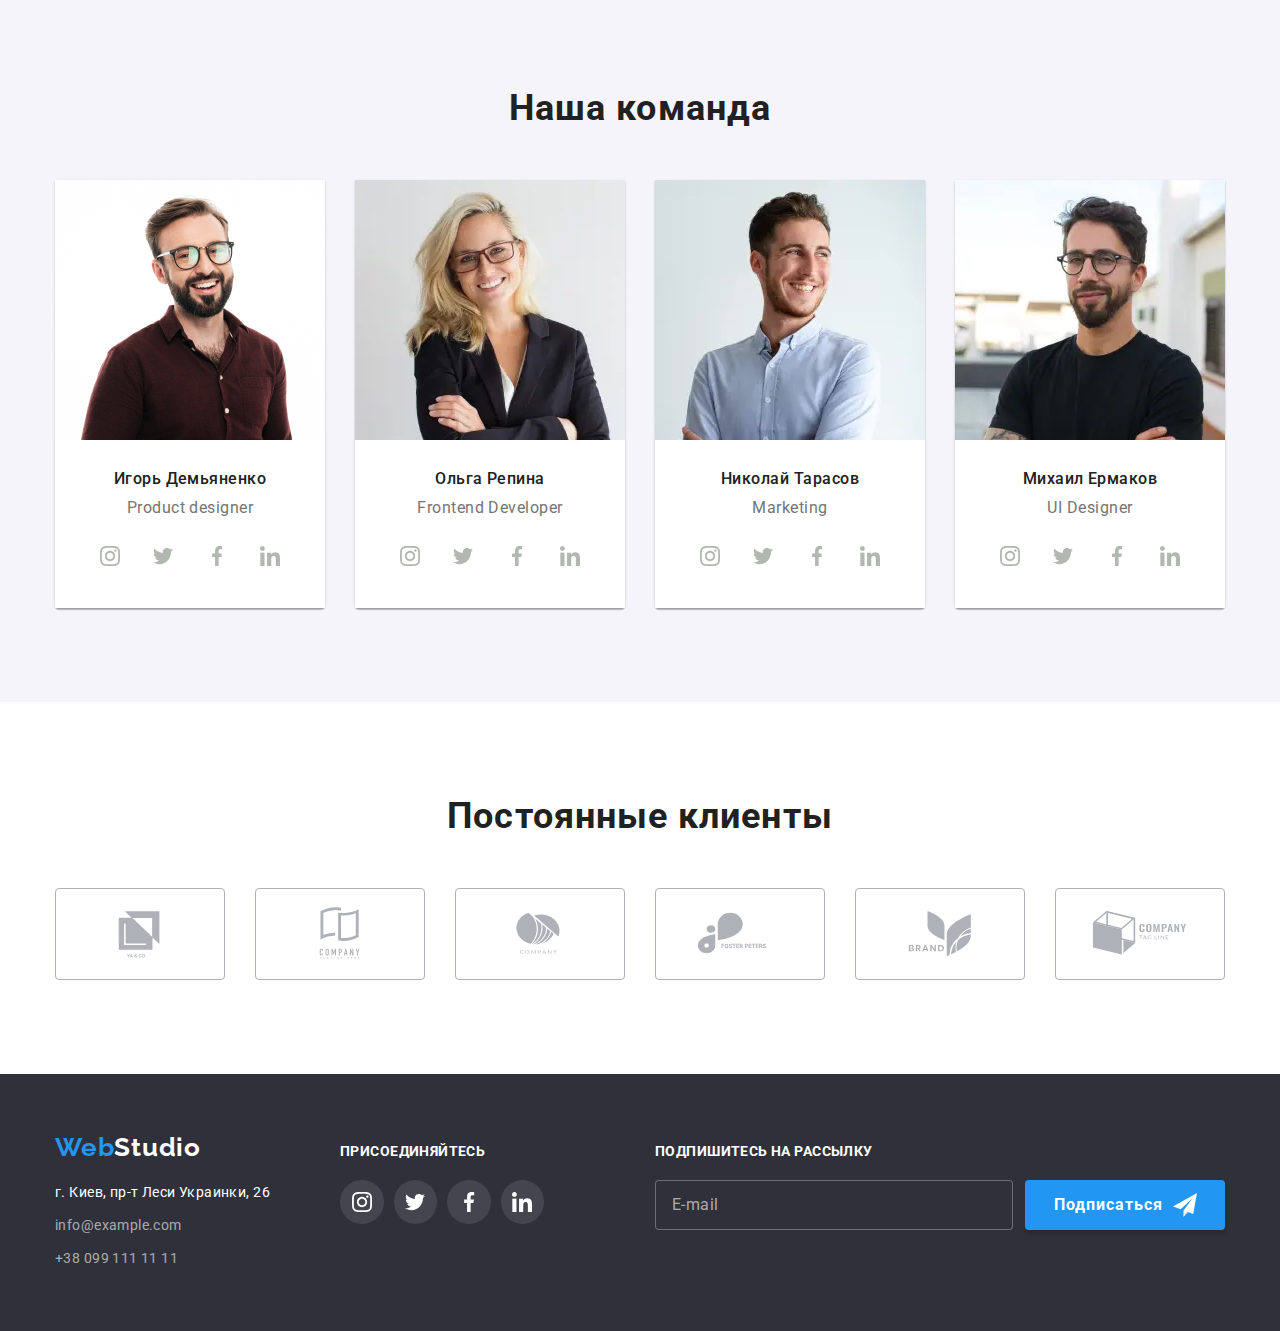
==== commit d86b4b94: "." ====
--- a/index.html
+++ b/index.html
@@ -263,13 +263,12 @@
               <picture>
                 <source
                   media="(min-width: 1200px)"
-                  srcset="img/igor.jpg"
-                  "./images/desktop/team/team4.jpg 1x, ./images/desktop/team/team4@2x.jpg 2x"
+                  srcset= "./images/advantages/team1.jpg 1x, ./images/advantages/team1@2x.jpg 2x"
                   type="image/webp"
                 />
                 <source
                   media="(min-width: 1200px)"
-                  srcset="./images/deckstope/team1.jpg 1x, ./images/deckstope/team1@2x.jpg 2x"
+                  srcset="./images/advantages/team1.jpg 1x, ./images/advantages/team1@2x.jpg 2x"
                 />
 
                 <source
--- a/css/main.min.css
+++ b/css/main.min.css
@@ -1 +1,7 @@
-:root{--brand-color: #2196f3;--hover-bnt: #188ce8;--color-main: #212121;--color-grey: #757575;--color-wight: #ffffff;--font-main: "roboto";--font-logo: "raleway";--bgc: #2f303a;--bgc-lighter: #f5f4fa;--link-address: rgba(255, 255, 255, 0.6)}.visually-hidden{position:absolute;width:1px;height:1px;margin:-1px;border:0;padding:0;clip:rect(0 0 0 0);overflow:hidden}*,::after,::before{box-sizing:border-box}:root{-moz-tab-size:4;-o-tab-size:4;tab-size:4}html{line-height:1.15;-webkit-text-size-adjust:100%}body{margin:0}body{font-family:system-ui,-apple-system,"Segoe UI",Roboto,Helvetica,Arial,sans-serif,"Apple Color Emoji","Segoe UI Emoji"}hr{height:0;color:inherit}abbr[title]{-webkit-text-decoration:underline dotted;text-decoration:underline dotted}b,strong{font-weight:bolder}code,kbd,pre,samp{font-family:ui-monospace,SFMono-Regular,Consolas,"Liberation Mono",Menlo,monospace;font-size:1em}small{font-size:80%}sub,sup{font-size:75%;line-height:0;position:relative;vertical-align:baseline}sub{bottom:-0.25em}sup{top:-0.5em}table{text-indent:0;border-color:inherit}button,input,optgroup,select,textarea{font-family:inherit;font-size:100%;line-height:1.15;margin:0}button,select{text-transform:none}[type=button],[type=reset],[type=submit],button{-webkit-appearance:button}::-moz-focus-inner{border-style:none;padding:0}:-moz-focusring{outline:1px dotted ButtonText}:-moz-ui-invalid{box-shadow:none}legend{padding:0}progress{vertical-align:baseline}::-webkit-inner-spin-button,::-webkit-outer-spin-button{height:auto}[type=search]{-webkit-appearance:textfield;outline-offset:-2px}::-webkit-search-decoration{-webkit-appearance:none}::-webkit-file-upload-button{-webkit-appearance:button;font:inherit}summary{display:list-item}h1,h2,h3,h4,h5,h6,p{margin-top:0;margin-bottom:0}ul,ol{margin-top:0;margin-bottom:0;padding-left:0}img{display:block;width:100%;height:auto}.list{list-style:none}.link{text-decoration:none}body{font-family:var(--font-main),sans-serif;color:var(--color-main);background-color:var(--color-wight)}.section{padding-top:60px;padding-bottom:60px}@media screen and (min-width: 1200px){.section{padding-top:94px;padding-bottom:94px}}.conteiner{width:100%;padding-left:15px;padding-right:15px}@media screen and (min-width: 480px){.conteiner{margin-left:auto;margin-right:auto;max-width:480px}}@media screen and (min-width: 768px){.conteiner{max-width:768px}}@media screen and (min-width: 1200px){.conteiner{max-width:1200px}}.section__title{text-align:center;font-size:28px;line-height:1.17;letter-spacing:.03em;color:var(--color-main);margin-bottom:30px}@media screen and (min-width: 1200px){.section__title{font-size:36px;line-height:1.16;margin-bottom:50px}}.logo{font-family:var(--font-logo),sans-serif;font-weight:700;color:var(--color-main);text-decoration:none;font-size:24px;line-height:1.16;letter-spacing:.03em}@media screen and (min-width: 1200px){.logo{font-size:26px;line-height:1.07;margin-right:93px}}.logo--blue{color:var(--brand-color)}.logo--white{color:var(--color-wight)}.modal-btn{background:#188ce8;box-shadow:0px 4px 4px rgba(0,0,0,.15);border-radius:4px;padding:10px 32px;border:none;font-weight:bold;font-size:16px;line-height:1.87;cursor:pointer;letter-spacing:.06em;color:var(--color-wight);background-color:var(--brand-color);transition-property:background-color;transition-duration:250ms;transition-timing-function:cubic-bezier(0.4, 0, 0.2, 1)}.modal-btn:focus,.modal-btn:hover{background-color:var(--hover-bnt)}.social-list{display:flex;justify-content:space-between;margin-top:16px;max-width:204px;margin-left:auto;margin-right:auto}.social-list__item{width:44px;height:44px}.social-list__item:nth-child(-n+3){margin-right:10px}.social-list__link{display:flex;justify-content:center;align-items:center;border-radius:50%;width:100%;height:100%;color:#b1b8af;transition:background-color 250ms cubic-bezier(0.4, 0, 0.2, 1),color 250ms cubic-bezier(0.4, 0, 0.2, 1)}.social-list__link:hover,.social-list__link:focus{color:var(--color-wight);background-color:var(--brand-color)}.social-list__icon{width:20px;height:20px;fill:currentColor}.backdrop{position:fixed;top:0;left:0;width:100vw;height:100vh;background-color:rgba(0,0,0,.2);opacity:1;visibility:visible;pointer-events:auto;transition:opacity 250ms cubic-bezier(0.4, 0, 0.2, 1),visibility 250ms cubic-bezier(0.4, 0, 0.2, 1)}.backdrop.is-hidden{opacity:0;pointer-events:none;visibility:hidden}.backdrop.is-hidden .modal{transform:translate(-50%, -50%) scale(1.1)}.modal{position:absolute;top:50%;left:50%;width:100%;max-height:100%;padding:40px 39px 40px 41px;background:var(--color-wight);box-shadow:0px 1px 3px rgba(0,0,0,.12),0px 1px 1px rgba(0,0,0,.14),0px 2px 1px rgba(0,0,0,.2);border-radius:4px;transform:translate(-50%, -50%) scale(1);transition:transform 250ms cubic-bezier(0.4, 0, 0.2, 1)}@media screen and (orientation: landscape)and (max-width: 800px){.modal{overflow:auto}}@media screen and (min-width: 480px){.modal{width:450px;height:609px}}@media screen and (min-width: 1200px){.modal{width:528px;height:581px}}.close-btn{position:absolute;top:8px;right:8px;width:30px;height:30px;display:flex;align-items:center;justify-content:center;padding:0px;cursor:pointer;background:var(--color-wight);border-radius:50%;border:1px solid rgba(0,0,0,.1)}.close-btn:hover .close-btn__img,.close-btn:focus .close-btn__img{fill:var(--brand-color);transition:fill 250ms cubic-bezier(0.4, 0, 0.2, 1)}.modal__title{display:block;font-size:20px;line-height:1.5;text-align:center;letter-spacing:.03em;color:var(--color-main);margin-bottom:12px}@media screen and (min-width: 1200px){.modal__title{font-size:20px;line-height:1.15}}.modal__input{width:100%;height:40px;margin:0;margin-bottom:10px;padding-left:42px;display:block;border:1px solid rgba(33,33,33,.2);border-radius:4px;transition:border-color 250ms cubic-bezier(0.4, 0, 0.2, 1)}.modal__input:focus{outline:none;border-color:var(--brand-color)}.modal__label{display:block;margin-bottom:4px;font-weight:normal;font-size:12px;line-height:1.16;letter-spacing:.01em;color:var(--color-grey)}.modal__icon-box{position:relative}.modal__icon{display:inline-block;position:absolute;top:50%;left:15px;transform:translateY(-50%);transition:fill 250ms cubic-bezier(0.4, 0, 0.2, 1)}.modal__input:focus+.modal__icon{fill:var(--brand-color)}.modal__comment{width:100%;height:120px;padding:12px 16px;margin-bottom:20px;border:1px solid rgba(33,33,33,.2);border-radius:4px;resize:none;font-size:12px;line-height:1.16;letter-spacing:.01em}.modal__comment::-moz-placeholder{color:rgba(117,117,117,.5)}.modal__comment:-ms-input-placeholder{color:rgba(117,117,117,.5)}.modal__comment::placeholder{color:rgba(117,117,117,.5)}.checkbox{display:flex;align-items:center;font-weight:normal;font-size:10px;line-height:1.16;letter-spacing:.03em;color:var(--color-grey)}@media screen and (min-width: 480px){.checkbox{font-size:12px;line-height:1.16}}@media screen and (min-width: 1200px){.checkbox{font-size:14px;line-height:1.71}}.checkbox__input{position:absolute;width:1px;height:1px;margin:-1px;border:0;padding:0;clip:rect(0 0 0 0);overflow:hidden}.modal__link{color:var(--brand-color)}.checkbox__icon{display:inline-block;width:16px;height:15px;border:2px solid var(--color-main);border-radius:2px;margin-right:7px;cursor:pointer;transition:border 250ms cubic-bezier(0.4, 0, 0.2, 1)}@media screen and (min-width: 1200px){.checkbox__icon{margin-left:13px}}.checkbox__input:checked+.checkbox__icon{background-color:var(--brand-color);border-color:var(--brand-color);background-image:url(../images/galochka.svg);background-size:contain;background-origin:border-box;transition:background-color 250ms cubic-bezier(0.4, 0, 0.2, 1)}.checkbox__input:focus+.checkbox__icon{border:2px solid var(--brand-color)}.modal__btn-submit{display:block;padding-top:10px;padding-bottom:10px;width:200px;margin:0 auto;cursor:pointer;margin-top:30px;background-color:var(--brand-color);box-shadow:0px 4px 4px rgba(0,0,0,.15);border-radius:4px;border-color:transparent;letter-spacing:.06em;font-weight:bold;font-size:16px;line-height:1.87;color:var(--color-wight);transition:background-color 250ms cubic-bezier(0.4, 0, 0.2, 1)}.modal__btn-submit:hover,.modal__btn-submit:focus{background-color:var(--hover-bnt)}.section-header{border-bottom:1px solid #ececec}.section-header__conteiner{display:flex;align-items:center}@media screen and (max-width: 767px){.section-header__conteiner{justify-content:space-between}}@media screen and (min-width: 768px)and (max-width: 1199px){.section-header__conteiner{justify-content:space-between}}@media screen and (max-width: 767px){.section-header{padding-top:10px;padding-bottom:10px}}@media screen and (min-width: 768px){.section-header{padding-top:21px;padding-bottom:21px}}@media screen and (min-width: 1200px){.section-header{padding-top:25px;padding-bottom:25px}}@media screen and (max-width: 767px){.mob-menu__conteiner{height:100vh;display:flex;flex-direction:column;justify-content:space-between}}@media screen and (min-width: 768px){.mob-menu{display:none}}@media screen and (max-width: 767px){.mob-menu{transition:opacity 500ms linear;transform:translate(140%);pointer-events:none;transition:transform 250ms linear;position:fixed;top:0;left:0;z-index:100;width:100vw;height:100vh;background-color:var(--color-wight);box-shadow:0px 4px 8px rgba(0,0,0,.04),0px 2px 4px rgba(0,0,0,.08),0px 1px 3px rgba(0,0,0,.16)}.mob-menu.is-open{pointer-events:auto;transform:translate(0)}.mob-menu__conteiner{position:relative;padding:48px 25px}.mob-menu__close-btn{position:absolute;top:10px;right:15px;background-color:transparent;border:none;padding:0;line-height:0;cursor:pointer}.mob-menu__close-btn:hover .mob-menu__close-icon,.mob-menu__close-btn:focus .mob-menu__close-icon{fill:var(--brand-color)}.mob-menu__close-icon{width:40px;height:40px;fill:var(--color-main);transition:fill 250ms cubic-bezier(0.4, 0, 0.2, 1)}.mob-menu__item:not(:last-child){margin-bottom:32px}.mob-menu__link{font-weight:500;font-size:40px;line-height:1.17;letter-spacing:.02em;color:var(--color-main);transition:color 250ms cubic-bezier(0.4, 0, 0.2, 1)}.mob-menu__link:hover,.mob-menu__link:focus{color:var(--brand-color)}}.mob-menu .mob-contacts{margin-bottom:64px}.mob-menu .mob-contacts__item:not(:last-child){margin-bottom:32px}.mob-menu .mob-contacts__link{font-weight:500;font-size:34px;line-height:1.16;letter-spacing:.02em;color:var(--color-grey);transition:color 250ms cubic-bezier(0.4, 0, 0.2, 1),font-size 250ms cubic-bezier(0.4, 0, 0.2, 1)}.mob-menu .mob-contacts__link:hover,.mob-menu .mob-contacts__link:focus{color:var(--brand-color);line-height:1.17;letter-spacing:.02em}.mob-menu .mob-social{display:flex}@media screen and (max-width: 400px){.mob-menu .mob-social{flex-wrap:wrap}.mob-menu .mob-social__item:nth-child(-n+2){margin-bottom:10px}}.mob-menu .mob-social__item:not(:last-child)::after{content:"";width:0px;height:22px;border:1px solid rgba(33,33,33,.2);transform:rotate(90deg);margin-right:10px;margin-left:10px}.mob-menu .mob-social__link{font-style:normal;font-weight:500;font-size:18px;line-height:1.22;color:var(--brand-color);transition:color 250ms cubic-bezier(0.4, 0, 0.2, 1)}@media screen and (max-width: 767px){.burger-btn{background-color:transparent;border:none;padding:0;line-height:0;cursor:pointer}.burger-btn__icon{width:40px;height:40px;fill:var(--color-main);transition:fill 250ms cubic-bezier(0.4, 0, 0.2, 1)}}.burger-btn:hover .burger-btn__icon,.burger-btn:focus .burger-btn__icon{fill:var(--brand-color)}@media screen and (min-width: 768px){.burger-btn{display:none}}.burger-btn:hover .burger-btn__icon,.burger-btn:focus .burger-btn__icon{fill:var(--brand-color)}.mob-menu__current{color:var(--brand-color)}@media screen and (max-width: 767px){.menu{display:none}}.menu__list{display:flex;align-items:center}.menu__item{position:relative}.menu__item:not(:last-child){margin-right:50px}.menu__link{color:var(--color-main);font-size:14px;font-weight:500;line-height:1.14;letter-spacing:.02em;transition:color 250ms cubic-bezier(0.4, 0, 0.2, 1)}.menu__link:hover,.menu__link:focus{color:var(--brand-color)}.menu__link--current{color:var(--brand-color)}.menu__link--current::after{content:"";display:block;position:absolute;width:100%;height:4px;background-color:var(--brand-color);left:0;top:46px;border-radius:2px}@media screen and (max-width: 1199px){.menu__link--current::after{top:50px}}@media screen and (max-width: 767px){.section-header__contacts{display:none}}@media screen and (min-width: 1200px){.section-header__contacts{display:flex;margin-left:auto}}@media screen and (min-width: 768px)and (max-width: 1199px){.section-header__item:not(:last-child){margin-bottom:10px}}@media screen and (min-width: 1200px){.section-header__item:not(:last-child){margin-right:50px}}.section-header__link{font-size:12px;font-weight:500;line-height:1.16;letter-spacing:.03em;color:var(--color-grey);display:inline-flex;align-items:center;transition-property:color;transition-duration:250ms;transition-timing-function:cubic-bezier(0.4, 0, 0.2, 1)}.section-header__link:hover,.section-header__link:focus{color:var(--brand-color)}@media screen and (min-width: 1200px){.section-header__link{font-size:14px;line-height:1.71}}.section-header__icon{margin-right:10px;fill:currentColor}.section-hero{margin:0 auto;padding:118px 0;max-width:767px;min-height:400px;text-align:center;background-image:linear-gradient(rgba(47, 48, 58, 0.4), rgba(47, 48, 58, 0.4)),url("../images/mobile/bg-main.jpg");background-size:cover;background-repeat:no-repeat;background-position:center}@media screen and (min-device-pixel-ratio: 2),screen and (-webkit-min-device-pixel-ratio: 2),screen and (min-resolution: 192dpi),screen and (min-resolution: 2dppx){.section-hero{background-image:linear-gradient(rgba(47, 48, 58, 0.4), rgba(47, 48, 58, 0.4)),url("../images/mobile/bg-main@2x.jpg")}}.section-hero__container{text-align:center}.section-hero__title{margin:0 auto 30px;max-width:360px;text-transform:uppercase;font-weight:900;font-size:26px;line-height:1.62;letter-spacing:.06em;color:var(--color-wight)}@media screen and (min-width: 768px){.section-hero{max-width:1199px;padding:200px 0;background-image:linear-gradient(rgba(47, 48, 58, 0.4), rgba(47, 48, 58, 0.4)),url("../images/tablet/bg-main.jpg")}}@media screen and (min-width: 768px)and (min-device-pixel-ratio: 2),screen and (min-width: 768px)and (-webkit-min-device-pixel-ratio: 2),screen and (min-width: 768px)and (min-resolution: 192dpi),screen and (min-width: 768px)and (min-resolution: 2dppx){.section-hero{background-image:linear-gradient(rgba(47, 48, 58, 0.4), rgba(47, 48, 58, 0.4)),url("../images/tablet/bg-main@2x.jpg")}}@media screen and (min-width: 1200px){.section-hero{max-width:1600px;min-height:600px;background-color:var(--background-color-font);background-image:linear-gradient(rgba(47, 48, 58, 0.4), rgba(47, 48, 58, 0.4)),url("../images/deckstope/bg-main.jpg")}}@media screen and (min-width: 1200px)and (min-device-pixel-ratio: 2),screen and (min-width: 1200px)and (-webkit-min-device-pixel-ratio: 2),screen and (min-width: 1200px)and (min-resolution: 192dpi),screen and (min-width: 1200px)and (min-resolution: 2dppx){.section-hero{background-image:linear-gradient(rgba(47, 48, 58, 0.4), rgba(47, 48, 58, 0.4)),url("../images/deckstope/bg-main@2x.jpg")}}@media screen and (min-width: 1200px){.section-hero__title{max-width:610px;font-size:44px;line-height:1.36}}@media screen and (min-width: 1200px){.features{padding-bottom:0}}.features__icon{width:70px;height:70px}.features__box{display:flex;justify-content:center;align-items:center;margin-bottom:30px;height:120px;background-color:var(--bgc-lighter);border-radius:4px}@media screen and (min-width: 768px){.features__list{display:flex;flex-wrap:wrap;margin-left:-30px;margin-top:-30px}}.features__item{width:100%;margin-bottom:30px}.features__item:last-child{margin-bottom:0}@media screen and (min-width: 768px){.features__item{flex-basis:calc(100% / 2 - 30px);margin-left:30px;margin-top:30px;margin-bottom:0}}@media screen and (min-width: 1200px){.features__item{flex-basis:calc(100% / 4 - 30px);margin-bottom:0}}.features__title{text-align:center;font-size:14px;line-height:1.14;letter-spacing:.03em;text-transform:uppercase;color:var(--color-main);margin-bottom:10px}@media screen and (min-width: 768px){.features__title{text-align:left}}.features__description{font-size:14px;line-height:1.71;letter-spacing:.03em;color:var(--color-grey)}.doing__list{display:flex;margin-left:-30px;margin-top:-30px}.doing__item{margin-left:30px;margin-top:30px;flex-basis:calc(100% / 3 - 30px)}.thumb-card{position:relative}.thumb-card__overlay{display:flex;position:absolute;left:0;bottom:0;width:100%;height:70px;background-color:rgba(47,48,58,.8);padding:27px;justify-content:center;font-size:14px;font-weight:bold;line-height:1.14;letter-spacing:.03em;text-transform:uppercase;color:var(--color-wight)}.doing__conteiner{padding-top:0}@media screen and (max-width: 1199px){.work{display:none}}.team{background-color:var(--bgc-lighter)}.team__box{padding:30px 32px;background:var(--color-wight)}.team__members{font-weight:500;font-size:16px;line-height:1.18;text-align:center;letter-spacing:.03em;color:var(--color-main);margin-bottom:10px}.team__description{font-size:16px;line-height:1.18;text-align:center;letter-spacing:.03em;color:var(--color-grey)}.team__item{width:100%;box-shadow:0px 1px 3px rgba(0,0,0,.12),0px 1px 1px rgba(0,0,0,.14),0px 2px 1px rgba(0,0,0,.2);border-radius:0px 0px 4px 4px}@media screen and (max-width: 767px){.team__item{margin-bottom:30px}.team__item:nth-child(4){margin-bottom:0px}}@media screen and (min-width: 768px){.team__list{display:flex;flex-wrap:wrap;margin-left:-30px;margin-top:-30px}.team__item{flex-basis:calc(100% / 2 - 30px);margin-left:30px;margin-top:30px}}@media screen and (min-width: 1200px){.team__list .team__item{flex-basis:calc(100% / 4 - 30px)}}.clients__list{display:flex;flex-wrap:wrap;align-items:center;margin-top:-30px;margin-left:-30px}@media screen and (min-width: 1200px){.clients__list{flex-wrap:nowrap}}.clients__item{display:flex;width:100%;height:92px;margin-top:30px;margin-left:30px;flex-basis:calc(100% / 2 - 30px)}@media screen and (min-width: 768px){.clients__item{flex-basis:calc(100% / 3 - 30px)}}@media screen and (min-width: 1200px){.clients__item{flex-basis:calc(100% / 4 - 30px)}}.clients__link{display:flex;justify-content:center;align-items:center;width:100%;height:100%;color:#afb1b8;border:1px solid #afb1b8;border-radius:4px;transition:color 250ms cubic-bezier(0.4, 0, 0.2, 1),border-color 250ms cubic-bezier(0.4, 0, 0.2, 1)}.clients__link:hover,.clients__link:focus{color:var(--brand-color);border-color:var(--brand-color)}.clients__icon{fill:currentColor}.footer{background-color:var(--bgc);padding-top:60px;padding-bottom:60px}@media screen and (max-width: 1199px){.footer{text-align:center}}.footer__logo{display:inline-block;margin-bottom:20px}@media screen and (min-width: 1200px){.footer__logo{margin-right:auto}}.address{font-style:normal}.address__item{margin-bottom:8px}@media screen and (min-width: 1200px){.address__item{margin-bottom:9px}}.address__link{font-size:14px;line-height:.58;letter-spacing:.03em;color:var(--link-address);transition:color 250ms cubic-bezier(0.4, 0, 0.2, 1)}.address__link:hover,.address__link:focus{color:var(--bgc-lighter)}@media screen and (min-width: 1200px){.address__link{line-height:1.71}}.address__link--map{font-size:14px;line-height:.58;letter-spacing:.03em;color:var(--color-wight);transition:color 250ms cubic-bezier(0.4, 0, 0.2, 1)}.address__link--map:hover,.address__link--map:focus{color:var(--bgc-lighter)}@media screen and (min-width: 1200px){.address__link--map{line-height:1.71}}@media screen and (min-width: 768px)and (max-width: 1199px){.footer__conteiner{display:flex;flex-wrap:wrap;justify-content:space-around}}@media screen and (min-width: 1200px){.footer__conteiner{display:flex;align-items:baseline}}.footer__box{display:flex;flex-direction:column;align-items:center}@media screen and (max-width: 1199px){.footer__box{margin-bottom:60px}}.social-box{display:block}@media screen and (max-width: 767px){.social-box{margin-bottom:60px}}@media screen and (min-width: 1200px){.social-box{align-items:baseline;margin-left:70px}}.footer__subtitle{display:block;margin-bottom:20px;color:var(--color-wight);font-size:14px;line-height:.85;letter-spacing:.03em;text-transform:uppercase}@media screen and (min-width: 1200px){.footer__subtitle{line-height:1.14}}.social-list__link--footer{color:var(--color-wight);background-color:rgba(255,255,255,.1)}.footer__form{width:100%;display:flex}@media screen and (max-width: 1199px){.footer__form{flex-direction:column;align-items:center}}.footer__form-box{width:100%}@media screen and (min-width: 768px){.footer__form-box{width:450px}}@media screen and (min-width: 1200px){.footer__form-box{width:570px;margin-left:auto}}.footer__label{margin-bottom:20px;width:100%}.footer__input{width:100%;padding:15px 16px;border:1px solid rgba(255,255,255,.3);border-radius:4px;color:rgba(255,255,255,.6);background-color:var(--bgc);transition:drop-shadow 250ms cubic-bezier(0.4, 0, 0.2, 1),border-color 250ms cubic-bezier(0.4, 0, 0.2, 1)}@media screen and (min-width: 1200px){.footer__input{width:358px}}.footer__input::-moz-placeholder{font-size:16px;line-height:1.25;letter-spacing:.03em;color:rgba(255,255,255,.6)}.footer__input:-ms-input-placeholder{font-size:16px;line-height:1.25;letter-spacing:.03em;color:rgba(255,255,255,.6)}.footer__input::placeholder{font-size:16px;line-height:1.25;letter-spacing:.03em;color:rgba(255,255,255,.6)}.footer__input:focus,.footer__input:hover{outline:none;border-color:var(--brand-color);filter:drop-shadow(0px 4px 4px rgba(0, 0, 0, 0.15))}.footer__icon{width:24px;margin-left:10px}.footer__btn{display:flex;align-items:center;text-align:center;cursor:pointer;width:200px;height:50px;padding:10px 28px 10px 29px;font-weight:bold;font-size:16px;line-height:1.87;letter-spacing:.06em;color:var(--color-wight);background-color:var(--brand-color);box-shadow:0px 4px 4px rgba(0,0,0,.15);border-radius:4px;border:transparent;transition:background-color 250ms cubic-bezier(0.4, 0, 0.2, 1)}@media screen and (min-width: 1200px){.footer__btn{margin-left:12px}}.footer__btn:hover,.footer__btn:focus{background-color:var(--hover-bnt)}.filter__btn{background-color:var(--bgc-lighter);font-weight:500;font-size:16px;line-height:1.62;letter-spacing:.03em;color:var(--color-main);cursor:pointer;border:none;border-radius:4px;padding:6px 22px;transition:color 250ms cubic-bezier(0.4, 0, 0.2, 1),background-color 250ms cubic-bezier(0.4, 0, 0.2, 1),box-shadow 250ms cubic-bezier(0.4, 0, 0.2, 1)}.filter__btn:focus,.filter__btn:hover{background-color:var(--brand-color);color:var(--color-wight);box-shadow:0px 3px 1px rgba(0,0,0,.1),0px 1px 2px rgba(0,0,0,.08),0px 2px 2px rgba(0,0,0,.12)}.filter{display:flex;flex-wrap:wrap;justify-content:flex-start;margin-bottom:40px}.filter__item{margin-right:8px}.filter__item:last-child{margin-right:0px}@media screen and (max-width: 767px){.filter__item:nth-child(-n+3){margin-bottom:15px}}@media screen and (min-width: 768px){.filter{justify-content:center;margin-bottom:30px}}@media screen and (min-width: 768px){.card__list{display:flex;flex-wrap:wrap;margin-top:-30px;margin-left:-30px}}.card__box{padding:20px 24px;background:var(--color-wight);border-bottom:1px solid #eee;border-left:1px solid #eee;border-right:1px solid #eee}@media screen and (min-width: 768px)and (max-width: 1199px){.card__box{flex-grow:2}}.card__item{display:flex;transition:box-shadow 250ms cubic-bezier(0.4, 0, 0.2, 1)}@media screen and (max-width: 767px){.card__item{margin-bottom:30px}.card__item:last-child{margin-bottom:0}}@media screen and (min-width: 768px){.card__item{margin-left:30px;margin-top:30px;flex-basis:calc(100% / 2 - 30px)}}@media screen and (min-width: 1200px){.card__item{flex-basis:calc(100% / 3 - 30px)}}.card__item:hover{box-shadow:0px 1px 1px rgba(0,0,0,.12),0px 4px 4px rgba(0,0,0,.06),1px 4px 6px rgba(0,0,0,.16)}.card__title{font-size:18px;line-height:2;letter-spacing:.06em;color:var(--color-main)}.card__descrip{font-size:16px;line-height:1.87;letter-spacing:.03em;color:var(--color-grey)}.card__link{display:flex;flex-direction:column}.card__thumb{position:relative;overflow:hidden}.card__overlay{background-color:rgba(33,150,243,.9);font-size:18px;line-height:1.56;padding:63px 24px;letter-spacing:.03em;color:var(--color-wight);position:absolute;top:0;left:0;width:100%;height:100%;transform:translateY(100%);transition:transform 250ms cubic-bezier(0.4, 0, 0.2, 1)}.card__item:hover .card__overlay,.card__link:focus .card__overlay{transform:translateY(0)}/*# sourceMappingURL=main.min.css.map */
+:root{--brand-color: #2196f3;--hover-bnt: #188ce8;--color-main: #212121;--color-grey: #757575;--color-wight: #ffffff;--font-main: "roboto";--font-logo: "raleway";--bgc: #2f303a;--bgc-lighter: #f5f4fa;--link-address: rgba(255, 255, 255, 0.6)}.visually-hidden{position:absolute;width:1px;height:1px;margin:-1px;border:0;padding:0;clip:rect(0 0 0 0);overflow:hidden}*,::after,::before{box-sizing:border-box}:root{-moz-tab-size:4;-o-tab-size:4;tab-size:4}html{line-height:1.15;-webkit-text-size-adjust:100%}body{margin:0}body{font-family:system-ui,-apple-system,"Segoe UI",Roboto,Helvetica,Arial,sans-serif,"Apple Color Emoji","Segoe UI Emoji"}hr{height:0;color:inherit}abbr[title]{-webkit-text-decoration:underline dotted;text-decoration:underline dotted}b,strong{font-weight:bolder}code,kbd,pre,samp{font-family:ui-monospace,SFMono-Regular,Consolas,"Liberation Mono",Menlo,monospace;font-size:1em}small{font-size:80%}sub,sup{font-size:75%;line-height:0;position:relative;vertical-align:baseline}sub{bottom:-0.25em}sup{top:-0.5em}table{text-indent:0;border-color:inherit}button,input,optgroup,select,textarea{font-family:inherit;font-size:100%;line-height:1.15;margin:0}button,select{text-transform:none}[type=button],[type=reset],[type=submit],button{-webkit-appearance:button}::-moz-focus-inner{border-style:none;padding:0}:-moz-focusring{outline:1px dotted ButtonText}:-moz-ui-invalid{box-shadow:none}legend{padding:0}progress{vertical-align:baseline}::-webkit-inner-spin-button,::-webkit-outer-spin-button{height:auto}[type=search]{-webkit-appearance:textfield;outline-offset:-2px}::-webkit-search-decoration{-webkit-appearance:none}::-webkit-file-upload-button{-webkit-appearance:button;font:inherit}summary{display:list-item}h1,h2,h3,h4,h5,h6,p{margin-top:0;margin-bottom:0}ul,ol{margin-top:0;margin-bottom:0;padding-left:0}img{display:block;width:100%;height:auto}.list{list-style:none}.link{text-decoration:none}body{font-family:var(--font-main),sans-serif;color:var(--color-main);background-color:var(--color-wight)}.section{padding-top:60px;padding-bottom:60px}@media screen and (min-width: 1200px){.section{padding-top:94px;padding-bottom:94px}}.conteiner{width:100%;padding-left:15px;padding-right:15px}@media screen and (min-width: 480px){.conteiner{margin-left:auto;margin-right:auto;max-width:480px}}@media screen and (min-width: 768px){.conteiner{max-width:768px}}@media screen and (min-width: 1200px){.conteiner{max-width:1200px}}.section__title{text-align:center;font-size:28px;line-height:1.17;letter-spacing:.03em;color:var(--color-main);margin-bottom:30px}@media screen and (min-width: 1200px){.section__title{font-size:36px;line-height:1.16;margin-bottom:50px}}.logo{font-family:var(--font-logo),sans-serif;font-weight:700;color:var(--color-main);text-decoration:none;font-size:24px;line-height:1.16;letter-spacing:.03em}@media screen and (min-width: 1200px){.logo{font-size:26px;line-height:1.07;margin-right:93px}}.logo--blue{color:var(--brand-color)}.logo--white{color:var(--color-wight)}.modal-btn{background:#188ce8;box-shadow:0px 4px 4px rgba(0,0,0,.15);border-radius:4px;padding:10px 32px;border:none;font-weight:bold;font-size:16px;line-height:1.87;cursor:pointer;letter-spacing:.06em;color:var(--color-wight);background-color:var(--brand-color);transition-property:background-color;transition-duration:250ms;transition-timing-function:cubic-bezier(0.4, 0, 0.2, 1)}.modal-btn:focus,.modal-btn:hover{background-color:var(--hover-bnt)}.social-list{display:flex;justify-content:space-between;margin-top:16px;max-width:204px;margin-left:auto;margin-right:auto}.social-list__item{width:44px;height:44px}.social-list__item:nth-child(-n+3){margin-right:10px}.social-list__link{display:flex;justify-content:center;align-items:center;border-radius:50%;width:100%;height:100%;color:#b1b8af;transition:background-color 250ms cubic-bezier(0.4, 0, 0.2, 1),color 250ms cubic-bezier(0.4, 0, 0.2, 1)}.social-list__link:hover,.social-list__link:focus{color:var(--color-wight);background-color:var(--brand-color)}.social-list__icon{width:20px;height:20px;fill:currentColor}.backdrop{position:fixed;top:0;left:0;width:100vw;height:100vh;background-color:rgba(0,0,0,.2);opacity:1;visibility:visible;pointer-events:auto;transition:opacity 250ms cubic-bezier(0.4, 0, 0.2, 1),visibility 250ms cubic-bezier(0.4, 0, 0.2, 1)}.backdrop.is-hidden{opacity:0;pointer-events:none;visibility:hidden}.backdrop.is-hidden .modal{transform:translate(-50%, -50%) scale(1.1)}.modal{position:absolute;top:50%;left:50%;width:100%;max-height:100%;padding:40px 39px 40px 41px;background:var(--color-wight);box-shadow:0px 1px 3px rgba(0,0,0,.12),0px 1px 1px rgba(0,0,0,.14),0px 2px 1px rgba(0,0,0,.2);border-radius:4px;transform:translate(-50%, -50%) scale(1);transition:transform 250ms cubic-bezier(0.4, 0, 0.2, 1)}@media screen and (orientation: landscape)and (max-width: 800px){.modal{overflow:auto}}@media screen and (min-width: 480px){.modal{width:450px;height:609px}}@media screen and (min-width: 1200px){.modal{width:528px;height:581px}}.close-btn{position:absolute;top:8px;right:8px;width:30px;height:30px;display:flex;align-items:center;justify-content:center;padding:0px;cursor:pointer;background:var(--color-wight);border-radius:50%;border:1px solid rgba(0,0,0,.1)}.close-btn:hover .close-btn__img,.close-btn:focus .close-btn__img{fill:var(--brand-color);transition:fill 250ms cubic-bezier(0.4, 0, 0.2, 1)}.modal__title{display:block;font-size:20px;line-height:1.5;text-align:center;letter-spacing:.03em;color:var(--color-main);margin-bottom:12px}@media screen and (min-width: 1200px){.modal__title{font-size:20px;line-height:1.15}}.modal__input{width:100%;height:40px;margin:0;margin-bottom:10px;padding-left:42px;display:block;border:1px solid rgba(33,33,33,.2);border-radius:4px;transition:border-color 250ms cubic-bezier(0.4, 0, 0.2, 1)}.modal__input:focus{outline:none;border-color:var(--brand-color)}.modal__label{display:block;margin-bottom:4px;font-weight:normal;font-size:12px;line-height:1.16;letter-spacing:.01em;color:var(--color-grey)}.modal__icon-box{position:relative}.modal__icon{display:inline-block;position:absolute;top:50%;left:15px;transform:translateY(-50%);transition:fill 250ms cubic-bezier(0.4, 0, 0.2, 1)}.modal__input:focus+.modal__icon{fill:var(--brand-color)}.modal__comment{width:100%;height:120px;padding:12px 16px;margin-bottom:20px;border:1px solid rgba(33,33,33,.2);border-radius:4px;resize:none;font-size:12px;line-height:1.16;letter-spacing:.01em}.modal__comment::-moz-placeholder{color:rgba(117,117,117,.5)}.modal__comment:-ms-input-placeholder{color:rgba(117,117,117,.5)}.modal__comment::placeholder{color:rgba(117,117,117,.5)}.checkbox{display:flex;align-items:center;font-weight:normal;font-size:10px;line-height:1.16;letter-spacing:.03em;color:var(--color-grey)}@media screen and (min-width: 480px){.checkbox{font-size:12px;line-height:1.16}}@media screen and (min-width: 1200px){.checkbox{font-size:14px;line-height:1.71}}.checkbox__input{position:absolute;width:1px;height:1px;margin:-1px;border:0;padding:0;clip:rect(0 0 0 0);overflow:hidden}.modal__link{color:var(--brand-color)}.checkbox__icon{display:inline-block;width:16px;height:15px;border:2px solid var(--color-main);border-radius:2px;margin-right:7px;cursor:pointer;transition:border 250ms cubic-bezier(0.4, 0, 0.2, 1)}@media screen and (min-width: 1200px){.checkbox__icon{margin-left:13px}}.checkbox__input:checked+.checkbox__icon{background-color:var(--brand-color);border-color:var(--brand-color);background-image:url(../images/galochka.svg);background-size:contain;background-origin:border-box;transition:background-color 250ms cubic-bezier(0.4, 0, 0.2, 1)}.checkbox__input:focus+.checkbox__icon{border:2px solid var(--brand-color)}.modal__btn-submit{display:block;padding-top:10px;padding-bottom:10px;width:200px;margin:0 auto;cursor:pointer;margin-top:30px;background-color:var(--brand-color);box-shadow:0px 4px 4px rgba(0,0,0,.15);border-radius:4px;border-color:transparent;letter-spacing:.06em;font-weight:bold;font-size:16px;line-height:1.87;color:var(--color-wight);transition:background-color 250ms cubic-bezier(0.4, 0, 0.2, 1)}.modal__btn-submit:hover,.modal__btn-submit:focus{background-color:var(--hover-bnt)}.section-header{border-bottom:1px solid #ececec}.section-header__conteiner{display:flex;align-items:center}@media screen and (max-width: 767px){.section-header__conteiner{justify-content:space-between}}@media screen and (min-width: 768px)and (max-width: 1199px){.section-header__conteiner{justify-content:space-between}}@media screen and (max-width: 767px){.section-header{padding-top:10px;padding-bottom:10px}}@media screen and (min-width: 768px){.section-header{padding-top:21px;padding-bottom:21px}}@media screen and (min-width: 1200px){.section-header{padding-top:25px;padding-bottom:25px}}@media screen and (max-width: 767px){.mob-menu__conteiner{height:100vh;display:flex;flex-direction:column;justify-content:space-between}}@media screen and (min-width: 768px){.mob-menu{display:none}}@media screen and (max-width: 767px){.mob-menu{transition:opacity 500ms linear;transform:translate(140%);pointer-events:none;transition:transform 250ms linear;position:fixed;top:0;left:0;z-index:100;width:100vw;height:100vh;background-color:var(--color-wight);box-shadow:0px 4px 8px rgba(0,0,0,.04),0px 2px 4px rgba(0,0,0,.08),0px 1px 3px rgba(0,0,0,.16)}.mob-menu.is-open{pointer-events:auto;transform:translate(0)}.mob-menu__conteiner{position:relative;padding:48px 25px}.mob-menu__close-btn{position:absolute;top:10px;right:15px;background-color:transparent;border:none;padding:0;line-height:0;cursor:pointer}.mob-menu__close-btn:hover .mob-menu__close-icon,.mob-menu__close-btn:focus .mob-menu__close-icon{fill:var(--brand-color)}.mob-menu__close-icon{width:40px;height:40px;fill:var(--color-main);transition:fill 250ms cubic-bezier(0.4, 0, 0.2, 1)}.mob-menu__item:not(:last-child){margin-bottom:32px}.mob-menu__link{font-weight:500;font-size:40px;line-height:1.17;letter-spacing:.02em;color:var(--color-main);transition:color 250ms cubic-bezier(0.4, 0, 0.2, 1)}.mob-menu__link:hover,.mob-menu__link:focus{color:var(--brand-color)}}.mob-menu .mob-contacts{margin-bottom:64px}.mob-menu .mob-contacts__item:not(:last-child){margin-bottom:32px}.mob-menu .mob-contacts__link{font-weight:500;font-size:24px;line-height:1.16;letter-spacing:.02em;color:var(--color-grey);transition:color 250ms cubic-bezier(0.4, 0, 0.2, 1),font-size 250ms cubic-bezier(0.4, 0, 0.2, 1)}.mob-menu .mob-contacts-list__link--tell{
+        font-weight: 500;
+        font-size: 8vw;
+        line-height: 1.17;
+        letter-spacing: 0.02em;
+        color: #2196f3;
+    }.mob-contacts__link:hover,.mob-menu .mob-contacts__link:focus{color:var(--brand-color);line-height:1.17;letter-spacing:.02em}.mob-menu .mob-social{display:flex}@media screen and (max-width: 400px){.mob-menu .mob-social{flex-wrap:wrap}.mob-menu .mob-social__item:nth-child(-n+2){margin-bottom:10px}}.mob-menu .mob-social__item:not(:last-child)::after{content:"";width:0px;height:22px;border:1px solid rgba(33,33,33,.2);transform:rotate(90deg);margin-right:10px;margin-left:10px}.mob-menu .mob-social__link{font-style:normal;font-weight:500;font-size:18px;line-height:1.22;color:var(--brand-color);transition:color 250ms cubic-bezier(0.4, 0, 0.2, 1)}@media screen and (max-width: 767px){.burger-btn{background-color:transparent;border:none;padding:0;line-height:0;cursor:pointer}.burger-btn__icon{width:40px;height:40px;fill:var(--color-main);transition:fill 250ms cubic-bezier(0.4, 0, 0.2, 1)}}.burger-btn:hover .burger-btn__icon,.burger-btn:focus .burger-btn__icon{fill:var(--brand-color)}@media screen and (min-width: 768px){.burger-btn{display:none}}.burger-btn:hover .burger-btn__icon,.burger-btn:focus .burger-btn__icon{fill:var(--brand-color)}.mob-menu__current{color:var(--brand-color)}@media screen and (max-width: 767px){.menu{display:none}}.menu__list{display:flex;align-items:center}.menu__item{position:relative}.menu__item:not(:last-child){margin-right:50px}.menu__link{color:var(--color-main);font-size:14px;font-weight:500;line-height:1.14;letter-spacing:.02em;transition:color 250ms cubic-bezier(0.4, 0, 0.2, 1)}.menu__link:hover,.menu__link:focus{color:var(--brand-color)}.menu__link--current{color:var(--brand-color)}.menu__link--current::after{content:"";display:block;position:absolute;width:100%;height:4px;background-color:var(--brand-color);left:0;top:46px;border-radius:2px}@media screen and (max-width: 1199px){.menu__link--current::after{top:50px}}@media screen and (max-width: 767px){.section-header__contacts{display:none}}@media screen and (min-width: 1200px){.section-header__contacts{display:flex;margin-left:auto}}@media screen and (min-width: 768px)and (max-width: 1199px){.section-header__item:not(:last-child){margin-bottom:10px}}@media screen and (min-width: 1200px){.section-header__item:not(:last-child){margin-right:50px}}.section-header__link{font-size:12px;font-weight:500;line-height:1.16;letter-spacing:.03em;color:var(--color-grey);display:inline-flex;align-items:center;transition-property:color;transition-duration:250ms;transition-timing-function:cubic-bezier(0.4, 0, 0.2, 1)}.section-header__link:hover,.section-header__link:focus{color:var(--brand-color)}@media screen and (min-width: 1200px){.section-header__link{font-size:14px;line-height:1.71}}.section-header__icon{margin-right:10px;fill:currentColor}.section-hero{margin:0 auto;padding:118px 0;max-width:767px;min-height:400px;text-align:center;background-image:linear-gradient(rgba(47, 48, 58, 0.4), rgba(47, 48, 58, 0.4)),url("../images/mobile/bg-main.jpg");background-size:cover;background-repeat:no-repeat;background-position:center}@media screen and (min-device-pixel-ratio: 2),screen and (-webkit-min-device-pixel-ratio: 2),screen and (min-resolution: 192dpi),screen and (min-resolution: 2dppx){.section-hero{background-image:linear-gradient(rgba(47, 48, 58, 0.4), rgba(47, 48, 58, 0.4)),url("../images/mobile/bg-main@2x.jpg")}}.section-hero__container{text-align:center}.section-hero__title{margin:0 auto 30px;max-width:360px;text-transform:uppercase;font-weight:900;font-size:26px;line-height:1.62;letter-spacing:.06em;color:var(--color-wight)}@media screen and (min-width: 768px){.section-hero{max-width:1199px;padding:200px 0;background-image:linear-gradient(rgba(47, 48, 58, 0.4), rgba(47, 48, 58, 0.4)),url("../images/tablet/bg-main.jpg")}}@media screen and (min-width: 768px)and (min-device-pixel-ratio: 2),screen and (min-width: 768px)and (-webkit-min-device-pixel-ratio: 2),screen and (min-width: 768px)and (min-resolution: 192dpi),screen and (min-width: 768px)and (min-resolution: 2dppx){.section-hero{background-image:linear-gradient(rgba(47, 48, 58, 0.4), rgba(47, 48, 58, 0.4)),url("../images/tablet/bg-main@2x.jpg")}}@media screen and (min-width: 1200px){.section-hero{max-width:1600px;min-height:600px;background-color:var(--background-color-font);background-image:linear-gradient(rgba(47, 48, 58, 0.4), rgba(47, 48, 58, 0.4)),url("../images/deckstope/bg-main.jpg")}}@media screen and (min-width: 1200px)and (min-device-pixel-ratio: 2),screen and (min-width: 1200px)and (-webkit-min-device-pixel-ratio: 2),screen and (min-width: 1200px)and (min-resolution: 192dpi),screen and (min-width: 1200px)and (min-resolution: 2dppx){.section-hero{background-image:linear-gradient(rgba(47, 48, 58, 0.4), rgba(47, 48, 58, 0.4)),url("../images/deckstope/bg-main@2x.jpg")}}@media screen and (min-width: 1200px){.section-hero__title{max-width:610px;font-size:44px;line-height:1.36}}@media screen and (min-width: 1200px){.features{padding-bottom:0}}.features__icon{width:70px;height:70px}.features__box{display:flex;justify-content:center;align-items:center;margin-bottom:30px;height:120px;background-color:var(--bgc-lighter);border-radius:4px}@media screen and (min-width: 768px){.features__list{display:flex;flex-wrap:wrap;margin-left:-30px;margin-top:-30px}}.features__item{width:100%;margin-bottom:30px}.features__item:last-child{margin-bottom:0}@media screen and (min-width: 768px){.features__item{flex-basis:calc(100% / 2 - 30px);margin-left:30px;margin-top:30px;margin-bottom:0}}@media screen and (min-width: 1200px){.features__item{flex-basis:calc(100% / 4 - 30px);margin-bottom:0}}.features__title{text-align:center;font-size:14px;line-height:1.14;letter-spacing:.03em;text-transform:uppercase;color:var(--color-main);margin-bottom:10px}@media screen and (min-width: 768px){.features__title{text-align:left}}.features__description{font-size:14px;line-height:1.71;letter-spacing:.03em;color:var(--color-grey)}.doing__list{display:flex;margin-left:-30px;margin-top:-30px}.doing__item{margin-left:30px;margin-top:30px;flex-basis:calc(100% / 3 - 30px)}.thumb-card{position:relative}.thumb-card__overlay{display:flex;position:absolute;left:0;bottom:0;width:100%;height:70px;background-color:rgba(47,48,58,.8);padding:27px;justify-content:center;font-size:14px;font-weight:bold;line-height:1.14;letter-spacing:.03em;text-transform:uppercase;color:var(--color-wight)}.doing__conteiner{padding-top:0}@media screen and (max-width: 1199px){.work{display:none}}.team{background-color:var(--bgc-lighter)}.team__box{padding:30px 32px;background:var(--color-wight)}.team__members{font-weight:500;font-size:16px;line-height:1.18;text-align:center;letter-spacing:.03em;color:var(--color-main);margin-bottom:10px}.team__description{font-size:16px;line-height:1.18;text-align:center;letter-spacing:.03em;color:var(--color-grey)}.team__item{width:100%;box-shadow:0px 1px 3px rgba(0,0,0,.12),0px 1px 1px rgba(0,0,0,.14),0px 2px 1px rgba(0,0,0,.2);border-radius:0px 0px 4px 4px}@media screen and (max-width: 767px){.team__item{margin-bottom:30px}.team__item:nth-child(4){margin-bottom:0px}}@media screen and (min-width: 768px){.team__list{display:flex;flex-wrap:wrap;margin-left:-30px;margin-top:-30px}.team__item{flex-basis:calc(100% / 2 - 30px);margin-left:30px;margin-top:30px}}@media screen and (min-width: 1200px){.team__list .team__item{flex-basis:calc(100% / 4 - 30px)}}.clients__list{display:flex;flex-wrap:wrap;align-items:center;margin-top:-30px;margin-left:-30px}@media screen and (min-width: 1200px){.clients__list{flex-wrap:nowrap}}.clients__item{display:flex;width:100%;height:92px;margin-top:30px;margin-left:30px;flex-basis:calc(100% / 2 - 30px)}@media screen and (min-width: 768px){.clients__item{flex-basis:calc(100% / 3 - 30px)}}@media screen and (min-width: 1200px){.clients__item{flex-basis:calc(100% / 4 - 30px)}}.clients__link{display:flex;justify-content:center;align-items:center;width:100%;height:100%;color:#afb1b8;border:1px solid #afb1b8;border-radius:4px;transition:color 250ms cubic-bezier(0.4, 0, 0.2, 1),border-color 250ms cubic-bezier(0.4, 0, 0.2, 1)}.clients__link:hover,.clients__link:focus{color:var(--brand-color);border-color:var(--brand-color)}.clients__icon{fill:currentColor}.footer{background-color:var(--bgc);padding-top:60px;padding-bottom:60px}@media screen and (max-width: 1199px){.footer{text-align:center}}.footer__logo{display:inline-block;margin-bottom:20px}@media screen and (min-width: 1200px){.footer__logo{margin-right:auto}}.address{font-style:normal}.address__item{margin-bottom:8px}@media screen and (min-width: 1200px){.address__item{margin-bottom:9px}}.address__link{font-size:14px;line-height:.58;letter-spacing:.03em;color:var(--link-address);transition:color 250ms cubic-bezier(0.4, 0, 0.2, 1)}.address__link:hover,.address__link:focus{color:var(--bgc-lighter)}@media screen and (min-width: 1200px){.address__link{line-height:1.71}}.address__link--map{font-size:14px;line-height:.58;letter-spacing:.03em;color:var(--color-wight);transition:color 250ms cubic-bezier(0.4, 0, 0.2, 1)}.address__link--map:hover,.address__link--map:focus{color:var(--bgc-lighter)}@media screen and (min-width: 1200px){.address__link--map{line-height:1.71}}@media screen and (min-width: 768px)and (max-width: 1199px){.footer__conteiner{display:flex;flex-wrap:wrap;justify-content:space-around}}@media screen and (min-width: 1200px){.footer__conteiner{display:flex;align-items:baseline}}.footer__box{display:flex;flex-direction:column;align-items:center}@media screen and (max-width: 1199px){.footer__box{margin-bottom:60px}}.social-box{display:block}@media screen and (max-width: 767px){.social-box{margin-bottom:60px}}@media screen and (min-width: 1200px){.social-box{align-items:baseline;margin-left:70px}}.footer__subtitle{display:block;margin-bottom:20px;color:var(--color-wight);font-size:14px;line-height:.85;letter-spacing:.03em;text-transform:uppercase}@media screen and (min-width: 1200px){.footer__subtitle{line-height:1.14}}.social-list__link--footer{color:var(--color-wight);background-color:rgba(255,255,255,.1)}.footer__form{width:100%;display:flex}@media screen and (max-width: 1199px){.footer__form{flex-direction:column;align-items:center}}.footer__form-box{width:100%}@media screen and (min-width: 768px){.footer__form-box{width:450px}}@media screen and (min-width: 1200px){.footer__form-box{width:570px;margin-left:auto}}.footer__label{margin-bottom:20px;width:100%}.footer__input{width:100%;padding:15px 16px;border:1px solid rgba(255,255,255,.3);border-radius:4px;color:rgba(255,255,255,.6);background-color:var(--bgc);transition:drop-shadow 250ms cubic-bezier(0.4, 0, 0.2, 1),border-color 250ms cubic-bezier(0.4, 0, 0.2, 1)}@media screen and (min-width: 1200px){.footer__input{width:358px}}.footer__input::-moz-placeholder{font-size:16px;line-height:1.25;letter-spacing:.03em;color:rgba(255,255,255,.6)}.footer__input:-ms-input-placeholder{font-size:16px;line-height:1.25;letter-spacing:.03em;color:rgba(255,255,255,.6)}.footer__input::placeholder{font-size:16px;line-height:1.25;letter-spacing:.03em;color:rgba(255,255,255,.6)}.footer__input:focus,.footer__input:hover{outline:none;border-color:var(--brand-color);filter:drop-shadow(0px 4px 4px rgba(0, 0, 0, 0.15))}.footer__icon{width:24px;margin-left:10px}.footer__btn{display:flex;align-items:center;text-align:center;cursor:pointer;width:200px;height:50px;padding:10px 28px 10px 29px;font-weight:bold;font-size:16px;line-height:1.87;letter-spacing:.06em;color:var(--color-wight);background-color:var(--brand-color);box-shadow:0px 4px 4px rgba(0,0,0,.15);border-radius:4px;border:transparent;transition:background-color 250ms cubic-bezier(0.4, 0, 0.2, 1)}@media screen and (min-width: 1200px){.footer__btn{margin-left:12px}}.footer__btn:hover,.footer__btn:focus{background-color:var(--hover-bnt)}.filter__btn{background-color:var(--bgc-lighter);font-weight:500;font-size:16px;line-height:1.62;letter-spacing:.03em;color:var(--color-main);cursor:pointer;border:none;border-radius:4px;padding:6px 22px;transition:color 250ms cubic-bezier(0.4, 0, 0.2, 1),background-color 250ms cubic-bezier(0.4, 0, 0.2, 1),box-shadow 250ms cubic-bezier(0.4, 0, 0.2, 1)}.filter__btn:focus,.filter__btn:hover{background-color:var(--brand-color);color:var(--color-wight);box-shadow:0px 3px 1px rgba(0,0,0,.1),0px 1px 2px rgba(0,0,0,.08),0px 2px 2px rgba(0,0,0,.12)}.filter{display:flex;flex-wrap:wrap;justify-content:flex-start;margin-bottom:40px}.filter__item{margin-right:8px}.filter__item:last-child{margin-right:0px}@media screen and (max-width: 767px){.filter__item:nth-child(-n+3){margin-bottom:15px}}@media screen and (min-width: 768px){.filter{justify-content:center;margin-bottom:30px}}@media screen and (min-width: 768px){.card__list{display:flex;flex-wrap:wrap;margin-top:-30px;margin-left:-30px}}.card__box{padding:20px 24px;background:var(--color-wight);border-bottom:1px solid #eee;border-left:1px solid #eee;border-right:1px solid #eee}@media screen and (min-width: 768px)and (max-width: 1199px){.card__box{flex-grow:2}}.card__item{display:flex;transition:box-shadow 250ms cubic-bezier(0.4, 0, 0.2, 1)}@media screen and (max-width: 767px){.card__item{margin-bottom:30px}.card__item:last-child{margin-bottom:0}}@media screen and (min-width: 768px){.card__item{margin-left:30px;margin-top:30px;}} @media screen and (min-width: 1200px)}.card__item:hover{box-shadow:0px 1px 1px rgba(0,0,0,.12),0px 4px 4px rgba(0,0,0,.06),1px 4px 6px rgba(0,0,0,.16)}.card__title{font-size:18px;line-height:2;letter-spacing:.06em;color:var(--color-main)}.card__descrip{font-size:16px;line-height:1.87;letter-spacing:.03em;color:var(--color-grey)}.card__link{display:flex;flex-direction:column}.card__thumb{position:relative;overflow:hidden}.card__overlay{background-color:rgba(33,150,243,.9);font-size:18px;line-height:1.56;padding:63px 24px;letter-spacing:.03em;color:var(--color-wight);position:absolute;top:0;left:0;width:100%;height:100%;transform:translateY(100%);transition:transform 250ms cubic-bezier(0.4, 0, 0.2, 1)}.card__item:hover .card__overlay,.card__link:focus .card__overlay{transform:translateY(0)}/*# sourceMappingURL=main.min.css.map */
